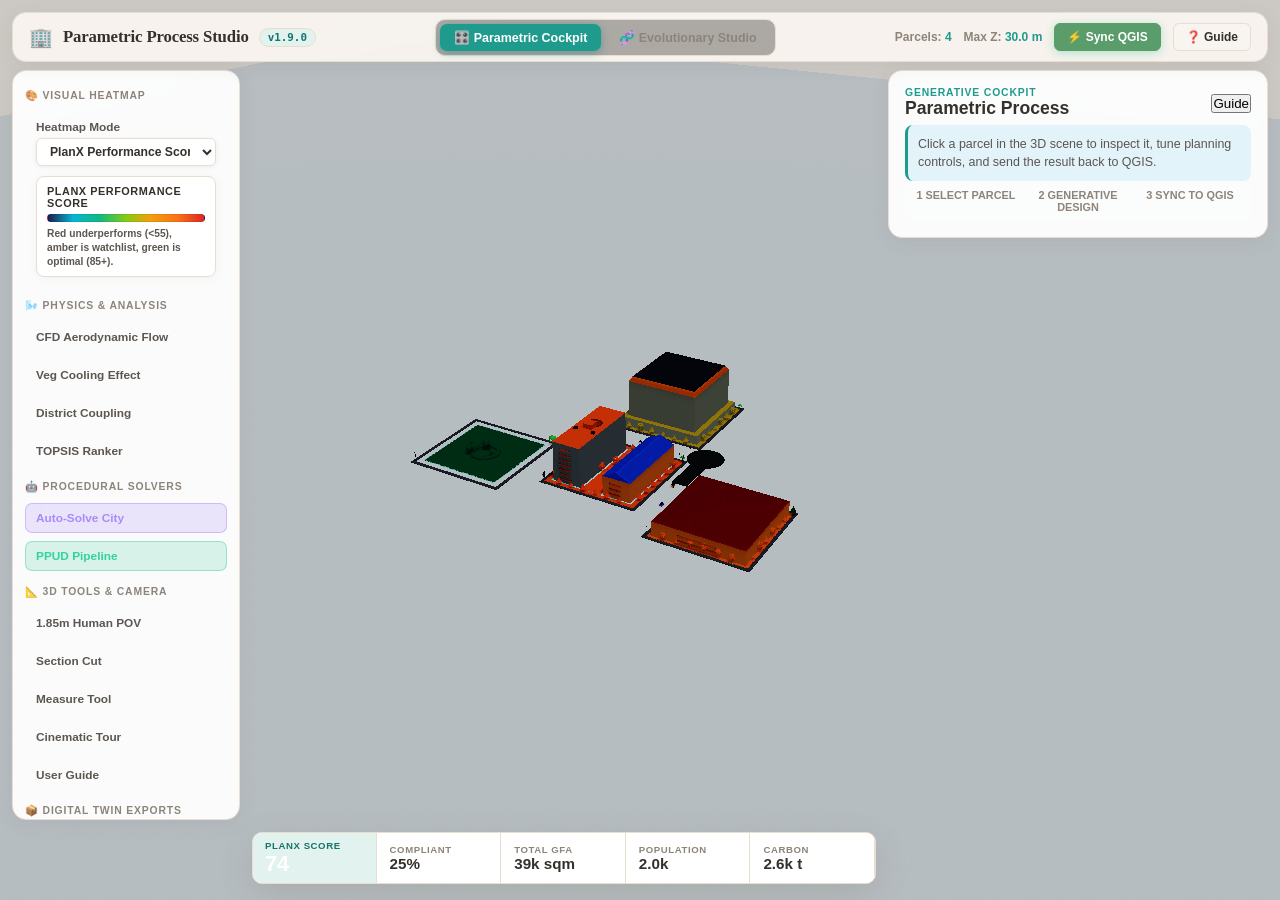
==== web/src/index.html @ 5ef959ce "Release v2.0.2 Parametric Process Studio v2.0.2 Release: Roll back prototype Urban Mobility flow to " ====
<!DOCTYPE html>
<html lang="en">
<head>
    <meta charset="UTF-8">
    <meta name="viewport" content="width=device-width, initial-scale=1.0">
    <title>Parametric Process Studio</title>
    <script>
        window.onerror = function(message, source, lineno, colno) {
            const errDiv = document.createElement('div');
            errDiv.style.position = 'fixed';
            errDiv.style.top = '0';
            errDiv.style.left = '0';
            errDiv.style.width = '100%';
            errDiv.style.background = '#ef4444';
            errDiv.style.color = '#ffffff';
            errDiv.style.padding = '20px';
            errDiv.style.zIndex = '99999';
            errDiv.style.fontFamily = 'monospace';
            errDiv.style.fontSize = '13px';
            errDiv.style.lineHeight = '1.5';
            errDiv.style.whiteSpace = 'pre-wrap';
            errDiv.innerHTML = `<strong>JavaScript Error Detected:</strong><br>${message}<br><br>Source: ${source}<br>Line: ${lineno}, Column: ${colno}`;
            document.body.appendChild(errDiv);

            const loading = document.getElementById('loading');
            if (loading) loading.style.display = 'none';
            return false;
        };
        window.onunhandledrejection = function(event) {
            const errDiv = document.createElement('div');
            errDiv.style.position = 'fixed';
            errDiv.style.top = '0';
            errDiv.style.left = '0';
            errDiv.style.width = '100%';
            errDiv.style.background = '#ef4444';
            errDiv.style.color = '#ffffff';
            errDiv.style.padding = '20px';
            errDiv.style.zIndex = '99999';
            errDiv.style.fontFamily = 'monospace';
            errDiv.style.fontSize = '13px';
            errDiv.style.lineHeight = '1.5';
            errDiv.style.whiteSpace = 'pre-wrap';
            errDiv.innerHTML = `<strong>Unhandled Promise Rejection:</strong><br>${event.reason}`;
            document.body.appendChild(errDiv);

            const loading = document.getElementById('loading');
            if (loading) loading.style.display = 'none';
        };
    </script>
    <link rel="stylesheet" href="style.css?v=1.9.0">
    <script type="importmap">
        {
            "imports": {
                "three": "../assets/vendor/three/build/three.module.js",
                "three/addons/": "../assets/vendor/three/examples/jsm/"
            }
        }
    </script>
</head>
<body>
    <div id="crs-warning-banner" class="warning-banner hidden">
        <span class="warning-icon">!</span>
        <span class="warning-text">Geographic CRS detected. Distance metrics and heights may be distorted. Reproject to a projected CRS for production work.</span>
    </div>

    <div id="loading" class="loading-screen">
        <div class="spinner"></div>
        <h2>Parametric Process Studio</h2>
        <p id="loading-text">Loading layer features from QGIS...</p>
        <div class="version-badge">v1.9.5 - QGIS 4 Ready</div>
    </div>

    <!-- 3D WebGL Viewport Canvas -->
    <div id="viewport"></div>

    <!-- Top App Header Navbar -->
    <header class="top-navbar glass-panel">
        <div class="nav-brand">
            <span class="brand-icon">🏢</span>
            <span class="brand-title">Parametric Process Studio</span>
            <span class="brand-badge">v1.9.0</span>
        </div>

        <div class="mode-tabs-container">
            <button id="tab-btn-parametric" class="mode-tab active" type="button">🎛️ Parametric Cockpit</button>
            <button id="tab-btn-wallacei" class="mode-tab" type="button">🧬 Evolutionary Studio</button>
        </div>

        <div class="nav-actions">
            <span class="nav-stat">Parcels: <strong id="hud-total-parcels">0</strong></span>
            <span class="nav-stat">Max Z: <strong id="hud-max-z">0 m</strong></span>
            <button id="btn-sync-top" class="nav-btn primary-btn" onclick="document.getElementById('btn-sync')?.click()">⚡ Sync QGIS</button>
            <button id="btn-guide-top" class="nav-btn" onclick="document.getElementById('btn-guide')?.click()">❓ Guide</button>
        </div>
    </header>

    <!-- Left Tool Drawer Palette -->
    <aside class="hud-bar glass-panel" aria-label="Tool Palette">
        <div class="palette-category">🎨 Visual Heatmap</div>
        <div class="hud-chip heatmap-chip">
            <span class="chip-title">Heatmap Mode</span>
            <select id="input-heatmap-mode" aria-label="Heatmap mode">
                <option value="score">PlanX Performance Score</option>
                <option value="svf">🌌 Sky View Factor (SVF)</option>
                <option value="uhi">🌿 UHI & Vegetation Cooling</option>
                <option value="solair">🔥 Sol-Air Surface Temp (°C)</option>
                <option value="solar">☀️ Annual Solar Irradiance (kWh/m²)</option>
                <option value="utci">🌡️ UTCI Heat Stress (°C)</option>
                <option value="compliance">Zoning Compliance</option>
                <option value="density">Urban Density (PpHa)</option>
                <option value="carbon">Embodied & Operational Carbon</option>
            </select>
            <div id="heatmap-legend" class="drawer-legend-box">
                <span id="legend-title">Score Heatmap</span>
                <div class="legend-ramp"></div>
                <small id="legend-note">Red underperforms, amber watchlist, green optimal.</small>
            </div>
        </div>

        <div class="palette-category">🌬️ Physics & Analysis</div>
        <div id="btn-toggle-cfd" class="hud-chip hud-btn" title="Toggle aerodynamic CFD wind vector arrow flows">CFD Aerodynamic Flow</div>
        <div id="btn-toggle-veg" class="hud-chip hud-btn" title="Toggle Vegetation Canopy & Green Roof Cooling Simulation">Veg Cooling Effect</div>
        <div id="btn-district-eval" class="hud-chip hud-btn" title="Evaluate Multi-Parcel Inter-Building Coupling">District Coupling</div>
        <div id="btn-topsis-rank" class="hud-chip hud-btn" title="Multi-Criteria TOPSIS Pareto Ranker">TOPSIS Ranker</div>

        <div class="palette-category">🤖 Procedural Solvers</div>
        <div id="btn-solve-city" class="hud-chip hud-btn solve-city-chip" title="Optimize all parcels against BCR/FAR constraints">Auto-Solve City</div>
        <div id="btn-ppud" class="hud-chip hud-btn ppud-chip" title="Run PPUD Pipeline">PPUD Pipeline</div>

        <div class="palette-category">📐 3D Tools & Camera</div>
        <div id="btn-toggle-pov" class="hud-chip hud-btn" title="First-Person Perspective Camera at 1.85m Human Eye Level">1.85m Human POV</div>
        <div id="btn-section-cut" class="hud-chip hud-btn" title="Toggle 3D Section Cut Clipping Plane">Section Cut</div>
        <div id="btn-measure" class="hud-chip hud-btn" title="Toggle 3D ruler tool">Measure Tool</div>
        <div id="hud-btn-clear-measure" class="hud-chip hud-btn hidden" style="color: #ef4444;" title="Clear 3D measurements">Clear Measure</div>
        <div id="btn-tour" class="hud-chip hud-btn" title="Toggle cinematic orbit camera">Cinematic Tour</div>
        <div id="btn-guide" class="hud-chip hud-btn" title="Open quick guide">User Guide</div>

        <div class="palette-category">📦 Digital Twin Exports</div>
        <div id="btn-export-report" class="hud-chip hud-btn export-chip" title="Export Executive HTML Report">HTML Report</div>
        <div id="btn-export-cityjson" class="hud-chip hud-btn export-chip" title="Export 3D CityJSON Urban Digital Twin">CityJSON Twin</div>
        <div id="btn-export-obj" class="hud-chip hud-btn export-chip" title="Export Wavefront OBJ Mesh">OBJ Mesh</div>
    </aside>

    <!-- Right Control & Evolutionary Dock Panel -->
    <main id="control-dock" class="glass-panel">
        <!-- PARAMETRIC COCKPIT SECTION -->
        <div id="parametric-cockpit-view">
            <div class="dock-header dock-title-row">
                <div>
                    <p class="dock-kicker">Generative Cockpit</p>
                    <h3>Parametric Process</h3>
                </div>
                <button id="btn-guide-inline" class="mini-guide-button" type="button">Guide</button>
            </div>

            <div id="selection-placeholder" class="dock-note">
                Click a parcel in the 3D scene to inspect it, tune planning controls, and send the result back to QGIS.
            </div>

            <div class="workflow-strip" aria-label="Workflow overview">
                <span>1 Select parcel</span>
                <span>2 Generative design</span>
                <span>3 Sync to QGIS</span>
            </div>
        </div>

        <!-- EVOLUTIONARY STUDIO SECTION -->
        <div id="wallacei-studio-view" class="hidden">
            <div class="dock-header dock-title-row">
                <div>
                    <p class="dock-kicker">Multi-Objective Optimization</p>
                    <h3>Evolutionary Studio</h3>
                </div>
                <span class="wallacei-badge">NSGA-II / SPEA-2</span>
            </div>

            <div class="wallacei-split-view">
                <!-- Left Configuration Column -->
                <div class="wallacei-config-col">
                    <div class="wallacei-section">
                        <div class="dock-header">
                            <h4>1. Objectives & Trade-offs</h4>
                        </div>
                        <div class="objective-checklist">
                            <label class="obj-item"><input type="checkbox" id="obj-gfa" checked> <span>GFA</span> <select id="dir-gfa"><option value="max">MAX</option><option value="min">MIN</option></select></label>
                            <label class="obj-item"><input type="checkbox" id="obj-score" checked> <span>PlanX Score</span> <select id="dir-score"><option value="max">MAX</option><option value="min">MIN</option></select></label>
                            <label class="obj-item"><input type="checkbox" id="obj-wind" checked> <span>Wind Vent</span> <select id="dir-wind"><option value="max">MAX</option><option value="min">MIN</option></select></label>
                            <label class="obj-item"><input type="checkbox" id="obj-solar" checked> <span>Solar Rad</span> <select id="dir-solar"><option value="max">MAX</option><option value="min">MIN</option></select></label>
                            <label class="obj-item"><input type="checkbox" id="obj-pollution" checked> <span>Air Dispersion</span> <select id="dir-pollution"><option value="max">MAX</option><option value="min">MIN</option></select></label>
                            <label class="obj-item"><input type="checkbox" id="obj-svf"> <span>Sky View (SVF)</span> <select id="dir-svf"><option value="max">MAX</option><option value="min">MIN</option></select></label>
                            <label class="obj-item"><input type="checkbox" id="obj-constraint" checked> <span>Penalty</span> <select id="dir-constraint"><option value="min">MIN</option><option value="max">MAX</option></select></label>
                            <label class="obj-item"><input type="checkbox" id="obj-carbon" checked> <span>Carbon</span> <select id="dir-carbon"><option value="min">MIN</option><option value="max">MAX</option></select></label>
                            <label class="obj-item"><input type="checkbox" id="obj-daylight"> <span>Daylight</span> <select id="dir-daylight"><option value="max">MAX</option><option value="min">MIN</option></select></label>
                            <label class="obj-item"><input type="checkbox" id="obj-runoff"> <span>Runoff</span> <select id="dir-runoff"><option value="min">MIN</option><option value="max">MAX</option></select></label>
                            <label class="obj-item"><input type="checkbox" id="obj-utci"> <span>UTCI Score</span> <select id="dir-utci"><option value="max">MAX</option><option value="min">MIN</option></select></label>
                            <label class="obj-item"><input type="checkbox" id="obj-roi"> <span>ROI %</span> <select id="dir-roi"><option value="max">MAX</option><option value="min">MIN</option></select></label>
                            <label class="obj-item"><input type="checkbox" id="obj-pv"> <span>PV Yield</span> <select id="dir-pv"><option value="max">MAX</option><option value="min">MIN</option></select></label>
                            <label class="obj-item"><input type="checkbox" id="obj-openspace"> <span>Open Space</span> <select id="dir-openspace"><option value="max">MAX</option><option value="min">MIN</option></select></label>
                            <label class="obj-item"><input type="checkbox" id="obj-pedcomfort"> <span>Pedestrian Comfort</span> <select id="dir-pedcomfort"><option value="max">MAX</option><option value="min">MIN</option></select></label>
                        </div>
                    </div>

                    <div class="wallacei-section">
                        <div class="dock-header">
                            <h4>2. Evolutionary Solvers</h4>
                        </div>
                        <div class="control-group">
                            <label>Algorithm:
                                <select id="input-algorithm">
                                    <option value="nsga2">NSGA-II (Non-dominated Sorting)</option>
                                    <option value="spea2">SPEA-2 (Strength Pareto EA)</option>
                                    <option value="nsga3">NSGA-III (Reference-Point Based)</option>
                                    <option value="moead">MOEA/D (Decomposition Based)</option>
                                    <option value="multiparcel">Multi-Parcel Master Plan Engine</option>
                                </select>
                            </label>
                        </div>
                        <div class="control-group">
                            <label>Population Size: <span id="val-wallacei-pop">30</span>
                                <input type="range" id="input-wallacei-pop" min="10" max="100" step="5" value="30">
                            </label>
                        </div>
                        <div class="control-group">
                            <label>Generations: <span id="val-wallacei-gen">15</span>
                                <input type="range" id="input-wallacei-gen" min="5" max="50" step="1" value="15">
                            </label>
                        </div>
                        <div class="control-group">
                            <label>Crossover Rate: <span id="val-wallacei-cross">0.80</span>
                                <input type="range" id="input-wallacei-cross" min="0.5" max="0.95" step="0.05" value="0.80">
                            </label>
                        </div>
                        <div class="control-group">
                            <label>Mutation Rate: <span id="val-wallacei-mut">0.15</span>
                                <input type="range" id="input-wallacei-mut" min="0.01" max="0.30" step="0.01" value="0.15">
                            </label>
                        </div>
                        <div class="control-group">
                            <label class="checkbox-container">
                                <input type="checkbox" id="toggle-ai-surrogate" checked>
                                <span>🤖 Enable AI Surrogate Model</span>
                            </label>
                        </div>

                        <div class="dock-header" style="margin-top: 10px;">
                            <h4>Gene Bounds</h4>
                        </div>
                        <div class="gene-bounds-grid">
                            <div class="control-group">
                                <label>Floors:
                                    <div style="display:flex; gap:5px; align-items:center;">
                                        <input type="number" id="bound-min-floors" value="1" style="width:50px"> to 
                                        <input type="number" id="bound-max-floors" value="24" style="width:50px">
                                    </div>
                                </label>
                            </div>
                            <div class="control-group">
                                <label>Setback (m):
                                    <div style="display:flex; gap:5px; align-items:center;">
                                        <input type="number" id="bound-min-setback" value="0" style="width:50px"> to 
                                        <input type="number" id="bound-max-setback" value="12" style="width:50px">
                                    </div>
                                </label>
                            </div>
                        </div>

                        <button id="btn-run-wallacei" class="action-button primary-action wallacei-run-btn" type="button" style="margin-top: 12px;">🧬 Run Evolutionary Optimization</button>
                        <button id="btn-stop-wallacei" class="action-button stop-btn hidden" type="button" style="margin-top: 5px;">⏹ Stop Optimization</button>

                        <div id="wallacei-progress" class="hidden" style="margin-top: 10px;">
                            <div class="progress-stats-row">
                                <span id="prog-gen-counter">Gen 0 / 0</span>
                                <span id="prog-elapsed">00:00.0s</span>
                                <span id="prog-eta">~00:00.0s</span>
                            </div>
                            <div class="progress-bar-bg"><div id="wallacei-progress-fill" style="width: 0%;" class="progress-animated"></div></div>
                            <p id="wallacei-progress-text" class="dock-note" style="text-align: center; margin-top: 4px;">Initializing NSGA-II solver...</p>
                            <div class="progress-stats-row" style="margin-top: 5px; justify-content: center; gap: 10px;">
                                <span class="progress-chip" id="prog-pareto-count">Rank 1: 0</span>
                                <span class="progress-chip" id="prog-hv">HV: 0.00</span>
                            </div>
                        </div>
                    </div>
                </div>

                <!-- Right Analytics Column -->
                <div class="wallacei-analytics-col">
                    <div id="wallacei-analytics-container" class="hidden wallacei-section">
                        <div class="dock-header">
                            <h4>Pareto Analytics Studio</h4>
                        </div>

                        <div class="gen-slider-container">
                            <label>Generation: <span id="gen-slider-val">All</span>
                                <input type="range" id="gen-slider" min="0" max="100" value="100">
                            </label>
                            <div class="gen-slider-info" style="font-size: 0.7rem; color: var(--text-muted); display:flex; gap:8px;">
                                <span id="gen-pop-count">Pop: -</span>
                                <span id="gen-pareto-count">Rank 1: -</span>
                                <span id="gen-hypervolume">HV: -</span>
                            </div>
                        </div>

                        <div class="selection-method-row" style="margin-top:6px;">
                            <label>Selection Method:
                                <select id="selection-method">
                                    <option value="pareto">Pareto Rank 1</option>
                                    <option value="kmeans">K-Means Centroid</option>
                                    <option value="repeated">Most Repeated Fitness</option>
                                    <option value="manual">Manual Selection</option>
                                </select>
                            </label>
                        </div>

                        <div class="analytics-subtabs">
                            <button id="subtab-scatter" class="subtab-btn active" type="button">Pareto Front</button>
                            <button id="subtab-pcp" class="subtab-btn" type="button">PCP</button>
                            <button id="subtab-fitness" class="subtab-btn" type="button">Fitness</button>
                            <button id="subtab-radar" class="subtab-btn" type="button">Diamond</button>
                            <button id="subtab-cluster" class="subtab-btn" type="button">Clusters</button>
                            <button id="subtab-gallery" class="subtab-btn" type="button">Genome Gallery</button>
                            <button id="subtab-population" class="subtab-btn" type="button">Population</button>
                        </div>

                        <!-- Pareto Front View -->
                        <div id="view-scatter" class="subtab-view">
                            <div class="chart-controls-row">
                                <label>X: <select id="scatter-axis-x">
                                    <option value="gfa">GFA</option>
                                    <option value="far">FAR</option>
                                    <option value="bcr">BCR</option>
                                    <option value="planx_score">PlanX Score</option>
                                    <option value="wind_ventilation">Wind Vent</option>
                                    <option value="solar_radiation_kwh">Solar Rad</option>
                                    <option value="pollution_dispersion">Air Pollution</option>
                                    <option value="sky_view_factor">Sky View (SVF)</option>
                                    <option value="street_canyon_hw">Canyon H/W</option>
                                    <option value="carbon_kg">Carbon</option>
                                    <option value="constraint_penalty">Penalty</option>
                                    <option value="roi_percentage">ROI %</option>
                                    <option value="utci_score">UTCI Score</option>
                                    <option value="pv_yield_mwh">PV Yield</option>
                                    <option value="daylight_index">Daylight</option>
                                    <option value="runoff_m3">Runoff</option>
                                    <option value="pedestrian_wind_comfort">Pedestrian Comfort</option>
                                    <option value="open_space_ratio">Open Space</option>
                                    <option value="height_m">Height</option>
                                    <option value="mrt_temp_celsius">MRT Temp</option>
                                </select></label>
                                <label>Y: <select id="scatter-axis-y">
                                    <option value="gfa">GFA</option>
                                    <option value="far">FAR</option>
                                    <option value="bcr">BCR</option>
                                    <option value="planx_score" selected>PlanX Score</option>
                                    <option value="wind_ventilation">Wind Vent</option>
                                    <option value="solar_radiation_kwh">Solar Rad</option>
                                    <option value="pollution_dispersion">Air Pollution</option>
                                    <option value="sky_view_factor">Sky View (SVF)</option>
                                    <option value="street_canyon_hw">Canyon H/W</option>
                                    <option value="carbon_kg">Carbon</option>
                                    <option value="constraint_penalty">Penalty</option>
                                    <option value="roi_percentage">ROI %</option>
                                    <option value="utci_score">UTCI Score</option>
                                    <option value="pv_yield_mwh">PV Yield</option>
                                    <option value="daylight_index">Daylight</option>
                                    <option value="runoff_m3">Runoff</option>
                                    <option value="pedestrian_wind_comfort">Pedestrian Comfort</option>
                                    <option value="open_space_ratio">Open Space</option>
                                    <option value="height_m">Height</option>
                                    <option value="mrt_temp_celsius">MRT Temp</option>
                                </select></label>
                                <label>Color: <select id="scatter-color-mode">
                                    <option value="rank">Pareto Rank</option>
                                    <option value="cluster">K-Means Cluster</option>
                                    <option value="generation">Generation</option>
                                </select></label>
                            </div>
                            <canvas id="canvas-pareto-scatter" width="340" height="220"></canvas>
                            <p class="chart-caption">Click any solution point to inspect phenotype geometry and preview in 3D viewport.</p>
                        </div>

                        <!-- Parallel Coordinates (PCP) View -->
                        <div id="view-pcp" class="subtab-view hidden">
                            <canvas id="canvas-pcp" width="340" height="220"></canvas>
                            <p class="chart-caption">Parallel Coordinate Plot (PCP) across all active objective fitness metrics.</p>
                        </div>

                        <!-- Fitness Trajectory View -->
                        <div id="view-fitness" class="subtab-view hidden">
                            <div class="chart-controls-row">
                                <label>Metric: <select id="fitness-metric-select">
                                    <option value="planx_score">PlanX Score</option>
                                    <option value="gfa">GFA</option>
                                    <option value="far">FAR</option>
                                    <option value="bcr">BCR</option>
                                    <option value="wind_ventilation">Wind Vent</option>
                                    <option value="solar_radiation_kwh">Solar Rad</option>
                                    <option value="carbon_kg">Carbon</option>
                                    <option value="constraint_penalty">Penalty</option>
                                </select></label>
                            </div>
                            <canvas id="canvas-fitness" width="340" height="220"></canvas>
                            <p class="chart-caption">Generation trajectory mean and standard deviation (SD) envelope.</p>
                        </div>

                        <!-- Diamond Radar View -->
                        <div id="view-radar" class="subtab-view hidden">
                            <canvas id="canvas-radar" width="340" height="220"></canvas>
                            <p class="chart-caption">Diamond Profile of active candidate relative to population mean.</p>
                        </div>

                        <!-- K-Means Cluster View -->
                        <div id="view-cluster" class="subtab-view hidden">
                            <div class="chart-controls-row">
                                <label>K Clusters: <input type="number" id="kmeans-k" min="2" max="8" value="3" style="width:40px;"></label>
                                <button id="btn-auto-k" class="preset-button" type="button">Auto K</button>
                                <button id="btn-run-kmeans" class="preset-button" type="button">Cluster</button>
                            </div>
                            <canvas id="canvas-cluster" width="340" height="200"></canvas>
                            <div id="cluster-summary" class="cluster-summary-box"></div>
                        </div>

                        <!-- Genome Gallery View -->
                        <div id="view-gallery" class="subtab-view hidden">
                            <div id="genome-gallery-container" class="genome-gallery-grid"></div>
                        </div>

                        <!-- Population Data Table View -->
                        <div id="view-population" class="subtab-view hidden">
                            <div class="chart-controls-row">
                                <label>Filter: <select id="pop-filter">
                                    <option value="all">All Solutions</option>
                                    <option value="rank1" selected>Rank 1 Only</option>
                                </select></label>
                                <label>Sort: <select id="pop-sort">
                                    <option value="score">PlanX Score</option>
                                    <option value="gfa">GFA</option>
                                    <option value="far">FAR</option>
                                </select></label>
                            </div>
                            <div class="pop-table-wrapper" style="max-height: 180px; overflow-y: auto;">
                                <table class="pop-table">
                                    <thead>
                                        <tr><th>ID</th><th>Gen</th><th>Typology</th><th>Floors</th><th>FAR</th><th>Score</th></tr>
                                    </thead>
                                    <tbody id="pop-table-body"></tbody>
                                </table>
                            </div>
                            <div class="pop-table-footer" style="margin-top: 6px;">
                                <span id="pop-count-label">0 solutions</span>
                                <button id="btn-export-solutions" class="preset-button" type="button">CSV</button>
                                <button id="btn-export-json" class="preset-button" type="button">JSON</button>
                            </div>
                        </div>

                        <!-- Selected Solution Card -->
                        <div class="solution-card">
                            <div class="sol-header">
                                <span id="sol-id-badge" class="badge">No Solution Selected</span>
                                <span id="sol-score-badge" class="badge score-high">Score: -</span>
                            </div>
                            <div id="sol-metrics-grid" class="sol-grid">
                                <div>GFA: <strong>-</strong></div>
                                <div>FAR: <strong>-</strong></div>
                                <div>BCR: <strong>-</strong></div>
                                <div>Carbon: <strong>-</strong></div>
                            </div>
                            <div style="display:flex; gap:6px; margin-top:8px;">
                                <button id="btn-preview-phenotype" class="preset-button" type="button" style="flex:1;">👁 Preview 3D</button>
                                <button id="btn-sync-wallacei-qgis" class="preset-button" type="button" style="flex:1; background: var(--emerald);">⚡ Sync QGIS</button>
                            </div>
                        </div>
                    </div>
                </div>
            </div>
        </div>

        <!-- PARAMETRIC PARCEL CONTROLS SECTION -->
        <div id="editor-controls" class="hidden">
            <div class="stat-row" style="display:flex; justify-content:space-between; font-size:0.78rem; font-weight:700;">
                <span>Parcel FID: <strong id="prop-fid" style="color:var(--cyan);">-</strong></span>
                <span>Area: <strong id="prop-area" style="color:var(--emerald);">- m²</strong></span>
            </div>

            <hr class="divider">

            <div class="dock-header">
                <h4>Scenario Presets</h4>
            </div>
            <div class="scenario-preset-grid">
                <select id="input-scenario-preset" aria-label="Scenario preset">
                    <option value="balanced">Balanced Growth</option>
                    <option value="transit">Transit-Oriented Mix</option>
                    <option value="affordable">Affordable Mid-Rise</option>
                    <option value="green">Low-Carbon Campus</option>
                    <option value="park">Public Realm Upgrade</option>
                </select>
                <button id="btn-apply-preset" class="preset-button" type="button">Apply</button>
            </div>
            <p id="scenario-note" class="scenario-note">Balanced Growth keeps a compact footprint while using most available FAR.</p>

            <hr class="divider">

            <div class="dock-header">
                <h4>Design Parameters</h4>
            </div>

            <div class="control-group">
                <label>Building Typology
                    <select id="input-typology">
                        <option value="Tower">Tower</option>
                        <option value="Slab">Slab / Row</option>
                        <option value="Courtyard">Courtyard</option>
                        <option value="LShape">L-Shape</option>
                        <option value="UShape">U-Shape</option>
                        <option value="PodiumTower">Podium Tower</option>
                        <option value="SteppedTower">Stepped Tower</option>
                        <option value="MultiBuildingBlock">Multi-Building Block</option>
                    </select>
                </label>
            </div>

            <div id="stepped-tower-controls" class="hidden" style="margin-top: 6px; border-left: 2px solid var(--emerald); padding-left: 8px;">
                <div class="control-group">
                    <label>Stepback Interval: <span id="val-stepback-interval">4</span> floors
                        <input type="range" id="input-stepback-interval" min="2" max="10" step="1" value="4">
                    </label>
                </div>
                <div class="control-group">
                    <label>Stepback Depth: <span id="val-stepback-depth">1.5</span> m
                        <input type="range" id="input-stepback-depth" min="0.5" max="5.0" step="0.5" value="1.5">
                    </label>
                </div>
            </div>

            <div class="control-group">
                <label>Primary Use
                    <select id="input-usage">
                        <option value="Residential">Residential</option>
                        <option value="Commercial">Commercial</option>
                        <option value="MixedUse">Mixed-Use (Retail + Residential)</option>
                        <option value="Civic">Civic / Institutional</option>
                        <option value="Park">Public Park</option>
                    </select>
                </label>
            </div>

            <div class="control-group">
                <label>Roof Style
                    <select id="input-roof-style">
                        <option value="Hipped">Hipped (Clay Tiles)</option>
                        <option value="Gable">Gable (Classic Slanted)</option>
                        <option value="Mansard">Mansard (French Slate)</option>
                        <option value="Flat">Flat (Helipad and HVAC)</option>
                    </select>
                </label>
            </div>

            <div class="control-group">
                <label>Setback Distance: <span id="val-setback">3.0</span> m
                    <input type="range" id="input-setback" min="0" max="15" step="0.5" value="3.0">
                </label>
            </div>

            <div class="control-group">
                <label>Floor Count: <span id="val-floors">4</span>
                    <input type="range" id="input-floors" min="1" max="30" step="1" value="4">
                </label>
            </div>

            <div class="control-group">
                <label>Floor Height: <span id="val-floorheight">3.0</span> m
                    <input type="range" id="input-floorheight" min="2.5" max="5.0" step="0.1" value="3.0">
                </label>
            </div>

            <div class="action-buttons">
                <button id="btn-sync" class="sync-button">⚡ Sync Parameters to QGIS</button>
                <button id="btn-solve-selected" class="solve-selected-button">Auto-Solve Selected Parcel</button>
                <button id="btn-apply-all" class="apply-all-button">Apply to All Parcels</button>
                <button id="btn-reload" class="reload-button">Reload Data from QGIS</button>
                <button id="btn-capture" class="capture-button">Download Viewport Capture</button>
                <button id="btn-export-csv" class="export-csv-button">Export Planning Report (CSV)</button>
            </div>
        </div>
    </main>

    <!-- Bottom City Performance Banner -->
    <section id="city-scorecard" class="city-scorecard glass-panel" aria-label="City-wide performance summary">
        <div class="scorecell scorecell-primary">
            <span class="score-label">PlanX Score</span>
            <strong id="city-score">-</strong>
        </div>
        <div class="scorecell">
            <span class="score-label">Compliant</span>
            <strong id="city-compliance-rate">-</strong>
        </div>
        <div class="scorecell">
            <span class="score-label">Total GFA</span>
            <strong id="city-gfa">-</strong>
        </div>
        <div class="scorecell">
            <span class="score-label">Population</span>
            <strong id="city-population">-</strong>
        </div>
        <div class="scorecell">
            <span class="score-label">Carbon</span>
            <strong id="city-carbon">-</strong>
        </div>
    </section>

    <!-- Centered Toast Notifications -->
    <div id="toast-container" class="toast-container" aria-live="polite" aria-atomic="true"></div>

    <!-- User Guide Scrim & Panel -->
    <div id="guide-scrim" class="guide-scrim hidden"></div>
    <section id="guide-panel" class="guide-panel glass-panel hidden" role="dialog" aria-labelledby="guide-title" aria-modal="false">
        <div class="guide-header" style="display:flex; justify-content:space-between; align-items:center;">
            <div>
                <p class="guide-kicker">Quick start guide</p>
                <h2 id="guide-title">How to use Parametric Process Studio</h2>
            </div>
            <button id="btn-guide-close" class="guide-close" type="button" aria-label="Close guide" style="background:none; border:none; color:white; font-size:1.2rem; cursor:pointer;">✕</button>
        </div>

        <div class="guide-grid" style="display:grid; grid-template-columns:repeat(2, 1fr); gap:12px; margin-top:16px;">
            <article class="guide-step">
                <span class="guide-step-no">1</span>
                <h3>Prepare a QGIS layer</h3>
                <p>Select a polygon vector layer that represents parcels or blocks. A projected CRS in meters gives accurate metric areas.</p>
            </article>
            <article class="guide-step">
                <span class="guide-step-no">2</span>
                <h3>Launch the cockpit</h3>
                <p>Start the browser cockpit from the QGIS plugin dock. Viewport features load in real-time.</p>
            </article>
            <article class="guide-step">
                <span class="guide-step-no">3</span>
                <h3>Select a parcel</h3>
                <p>Click any parcel in 3D to tune setback, height, usage, and typologies in the inspector.</p>
            </article>
            <article class="guide-step">
                <span class="guide-step-no">4</span>
                <h3>Run Evolutionary Optimization</h3>
                <p>Switch to Evolutionary Studio tab, choose NSGA-II/SPEA-2, select objectives, and run multi-objective optimization.</p>
            </article>
        </div>
    </section>

    <!-- Measurement Overlay -->
    <div id="measurement-overlay-container" style="position: absolute; top: 0; left: 0; pointer-events: none; z-index: 15; width: 100%; height: 100%; overflow: hidden;"></div>

    <script type="module" src="app.js?v=1.9.0"></script>
</body>
</html>
---- web/src/style.css ----
/* style.css - Parametric Process Studio Warm Academic Studio (00_SAVUNMA_MERKEZI Palette) */
:root {
    --bg-dark: #faf6f0;                         /* Warm Porcelain Cream Base */
    --bg-secondary: #f3ece2;                    /* Warm Soft Sand */
    --panel-bg: rgba(255, 255, 255, 0.94);      /* Pure Clean White Panel */
    --panel-strong: #ffffff;                    /* Solid Pure White Panel */
    --panel-subtle: #fbf6ef;                    /* Soft Warm Linen Tint */
    --panel-muted: #f6efe5;                     /* Warm Muted Almond */
    --border-color: #e7ddd0;                    /* Soft Warm Linen Border */
    --border-highlight: #d97a5c;                /* Warm Terracotta Highlight */
    --text-primary: #34302b;                    /* Deep Warm Charcoal Ink */
    --text-secondary: #5c5650;                  /* Muted Warm Umber Ink */
    --text-muted: #8d847a;                      /* Warm Stone Slate Text */
    --text-faint: #b3aaa0;                      /* Soft Linen Grey Text */
    --accent: #1f9b8e;                          /* Rich Architectural Teal */
    --accent-hover: #15756a;                    /* Deep Teal Hover */
    --accent-glow: rgba(31, 155, 142, 0.25);    /* Soft Teal Glow */
    --emerald: #5a9d6b;                         /* Sage Green */
    --cyan: #1f9b8e;                            /* Architectural Teal */
    --amber: #cf9836;                           /* Warm Amber Gold */
    --rose: #d9694e;                            /* Warm Coral Rose */
    --peach: #ef9d80;                           /* Soft Warm Peach */
    --peach-d: #d97a5c;                         /* Deep Terracotta */
    --teal-bg: #e2f2ef;                         /* Soft Light Teal Tint */
    --peach-bg: #fcebe3;                        /* Soft Light Peach Tint */
    --green-bg: #e6f1e7;                        /* Soft Sage Green Tint */
    --violet: #8a6bb0;                          /* Soft Lavender Violet */
    --violet-bg: #efe9f5;                      /* Soft Lavender Tint */
    --shadow-soft: 0 4px 20px rgba(90, 70, 45, 0.08);
    --shadow-strong: 0 10px 34px rgba(90, 70, 45, 0.14);
    --font-family: -apple-system, "Segoe UI", Roboto, Helvetica, Arial, sans-serif;
    --serif-family: "Iowan Old Style", Georgia, "Times New Roman", serif;
    --mono-family: ui-monospace, "SFMono-Regular", Menlo, Consolas, monospace;
    --radius: 14px;
}

* {
    box-sizing: border-box;
    margin: 0;
    padding: 0;
}

body, html {
    width: 100%;
    height: 100%;
    overflow: hidden;
    background-color: var(--bg-dark);
    font-family: var(--font-family);
    color: var(--text-primary);
    -webkit-font-smoothing: antialiased;
}

/* 3D Viewport */
#viewport {
    width: 100%;
    height: 100%;
    position: absolute;
    top: 0;
    left: 0;
    z-index: 1;
}

/* Glassmorphism Base Class */
.glass-panel {
    background: var(--panel-bg);
    backdrop-filter: blur(16px);
    -webkit-backdrop-filter: blur(16px);
    border: 1px solid var(--border-color);
    border-radius: var(--radius);
    box-shadow: var(--shadow-soft);
}

/* Loading Screen */
.loading-screen {
    position: fixed;
    top: 0;
    left: 0;
    width: 100%;
    height: 100%;
    background: linear-gradient(135deg, #1f9b8e 0%, #2f8f86 50%, #ef9d80 100%);
    display: flex;
    flex-direction: column;
    align-items: center;
    justify-content: center;
    z-index: 10000;
    transition: opacity 0.5s ease;
    color: #ffffff;
}

.loading-screen h2 {
    font-family: var(--serif-family);
    font-size: 1.8rem;
    font-weight: 700;
    color: #ffffff;
    margin-bottom: 8px;
}

.loading-screen p {
    color: rgba(255, 255, 255, 0.9);
    font-size: 0.9rem;
}

.spinner {
    width: 56px;
    height: 56px;
    border: 3px solid rgba(255, 255, 255, 0.25);
    border-top: 3px solid #ffffff;
    border-radius: 50%;
    animation: spin 0.8s linear infinite;
    position: relative;
    margin-bottom: 24px;
}

@keyframes spin {
    0% { transform: rotate(0deg); }
    100% { transform: rotate(360deg); }
}

/* Top App Header Navbar */
.top-navbar {
    position: absolute;
    top: 12px;
    left: 12px;
    right: 12px;
    height: 50px;
    display: flex;
    align-items: center;
    justify-content: space-between;
    padding: 0 16px;
    z-index: 100;
    background: rgba(250, 246, 240, 0.93);
    border: 1px solid var(--border-color);
}

.nav-brand {
    display: flex;
    align-items: center;
    gap: 10px;
}

.brand-icon {
    font-size: 1.2rem;
}

.brand-title {
    font-family: var(--serif-family);
    font-size: 1.05rem;
    font-weight: 700;
    color: var(--text-primary);
    letter-spacing: -0.01em;
}

.brand-badge {
    background: var(--teal-bg);
    color: var(--accent-hover);
    border: 1px solid var(--border-color);
    padding: 2px 8px;
    border-radius: 12px;
    font-family: var(--mono-family);
    font-size: 0.68rem;
    font-weight: 700;
}

/* Mode Switcher Tabs in Top Bar */
.mode-tabs-container {
    display: flex;
    gap: 4px;
    background: rgba(0, 0, 0, 0.3);
    padding: 4px;
    border-radius: 10px;
    border: 1px solid var(--border-color);
}

.mode-tab {
    padding: 6px 14px;
    border: none;
    background: transparent;
    color: var(--text-muted);
    font-family: var(--font-family);
    font-size: 0.78rem;
    font-weight: 700;
    border-radius: 7px;
    cursor: pointer;
    transition: all 0.2s ease;
}

.mode-tab.active {
    background: var(--accent);
    color: #ffffff;
    box-shadow: 0 2px 8px rgba(15, 118, 110, 0.4);
}

.mode-tab:hover:not(.active) {
    color: var(--text-primary);
    background: rgba(255, 255, 255, 0.08);
}

/* Top Bar Stats & Actions */
.nav-actions {
    display: flex;
    align-items: center;
    gap: 12px;
}

.nav-stat {
    font-size: 0.75rem;
    color: var(--text-muted);
    font-weight: 600;
}

.nav-stat strong {
    color: var(--cyan);
    font-weight: 800;
}

.nav-btn {
    padding: 6px 12px;
    border-radius: 6px;
    font-size: 0.75rem;
    font-weight: 700;
    border: 1px solid var(--border-color);
    background: rgba(255, 255, 255, 0.08);
    color: var(--text-primary);
    cursor: pointer;
    transition: all 0.18s ease;
}

.nav-btn:hover {
    background: rgba(255, 255, 255, 0.15);
    border-color: var(--accent-hover);
}

.nav-btn.primary-btn {
    background: var(--emerald);
    color: #ffffff;
    border-color: var(--emerald);
    box-shadow: 0 2px 10px rgba(16, 185, 129, 0.3);
}

.nav-btn.primary-btn:hover {
    background: #059669;
}

/* Left Action Palette Drawer */
.hud-bar {
    position: absolute;
    top: 70px;
    left: 12px;
    width: 228px;
    max-height: calc(100vh - 150px);
    overflow-y: auto;
    display: flex;
    flex-direction: column;
    gap: 8px;
    padding: 12px;
    z-index: 80;
}

.palette-category {
    font-size: 0.65rem;
    font-weight: 900;
    text-transform: uppercase;
    letter-spacing: 0.08em;
    color: var(--text-muted);
    margin-top: 6px;
    margin-bottom: 2px;
}

.hud-chip {
    display: flex;
    align-items: center;
    justify-content: space-between;
    font-size: 0.74rem;
    font-weight: 600;
    color: var(--text-secondary);
    background: rgba(255, 255, 255, 0.06);
    padding: 7px 10px;
    border-radius: 7px;
    border: 1px solid rgba(255, 255, 255, 0.08);
    transition: all 0.18s ease;
}

.hud-btn {
    cursor: pointer;
    user-select: none;
}

.hud-btn:hover {
    background: rgba(255, 255, 255, 0.12);
    color: var(--text-primary);
    border-color: var(--accent-hover);
}

.hud-btn.active {
    background: rgba(16, 185, 129, 0.2) !important;
    border-color: var(--emerald) !important;
    color: var(--emerald) !important;
    box-shadow: 0 0 12px rgba(16, 185, 129, 0.25);
}

.heatmap-chip {
    display: flex;
    flex-direction: column;
    align-items: flex-start;
    gap: 4px;
}

.heatmap-chip select {
    width: 100%;
    padding: 5px 9px;
    border-radius: 6px;
    font-size: 0.76rem;
    font-weight: 700;
    background-color: #ffffff !important;
    color: #34302b !important;
    border: 1px solid var(--border-color) !important;
    box-shadow: 0 1px 4px rgba(90, 70, 45, 0.08);
}

select option {
    background-color: #ffffff !important;
    color: #34302b !important;
    padding: 6px 10px;
    font-weight: 600;
}

.export-chip {
    background: rgba(59, 130, 246, 0.15);
    color: #60a5fa;
    border-color: rgba(59, 130, 246, 0.3);
}

.export-chip:hover {
    background: rgba(59, 130, 246, 0.25);
    color: #93c5fd;
}

.solve-city-chip {
    background: rgba(139, 92, 246, 0.15);
    color: #a78bfa;
    border-color: rgba(139, 92, 246, 0.3);
}

.solve-city-chip:hover {
    background: rgba(139, 92, 246, 0.25);
}

.ppud-chip {
    background: rgba(16, 185, 129, 0.15);
    color: #34d399;
    border-color: rgba(16, 185, 129, 0.3);
}

/* Right Control & Evolutionary Dock Panel */
#control-dock {
    position: absolute;
    top: 70px;
    right: 12px;
    width: 380px;
    max-height: calc(100vh - 150px);
    overflow-y: auto;
    padding: 16px;
    display: flex;
    flex-direction: column;
    gap: 14px;
    z-index: 80;
    transition: width 0.3s cubic-bezier(0.4, 0, 0.2, 1);
}

#control-dock.wide-dock {
    width: 660px;
}

/* Split View for Evolutionary Studio inside Wide Dock */
.wallacei-split-view {
    display: grid;
    grid-template-columns: 260px 1fr;
    gap: 16px;
}

.wallacei-config-col {
    display: flex;
    flex-direction: column;
    gap: 12px;
    border-right: 1px solid var(--border-color);
    padding-right: 14px;
}

.wallacei-analytics-col {
    display: flex;
    flex-direction: column;
    gap: 10px;
}

.dock-header {
    margin-bottom: 6px;
}

.dock-title-row {
    display: flex;
    align-items: center;
    justify-content: space-between;
}

.dock-kicker {
    color: var(--cyan);
    font-size: 0.65rem;
    font-weight: 800;
    letter-spacing: 0.08em;
    text-transform: uppercase;
}

.dock-header h3 {
    font-size: 1.1rem;
    font-weight: 800;
    color: var(--text-primary);
}

.dock-header h4 {
    font-size: 0.78rem;
    font-weight: 800;
    text-transform: uppercase;
    letter-spacing: 0.06em;
    color: var(--text-muted);
}

.dock-note {
    font-size: 0.78rem;
    color: var(--text-secondary);
    line-height: 1.45;
    background: rgba(14, 165, 233, 0.1);
    padding: 10px;
    border-radius: 8px;
    border-left: 3px solid var(--cyan);
}

.workflow-strip {
    display: grid;
    grid-template-columns: repeat(3, 1fr);
    gap: 6px;
    padding: 8px;
    background: rgba(255, 255, 255, 0.04);
    border-radius: 8px;
}

.workflow-strip span {
    color: var(--text-muted);
    font-size: 0.68rem;
    font-weight: 700;
    text-align: center;
    text-transform: uppercase;
}

/* Control Groups & Form Controls */
.control-group {
    display: flex;
    flex-direction: column;
    gap: 4px;
    margin-bottom: 8px;
}

.control-group label {
    font-size: 0.75rem;
    font-weight: 700;
    color: var(--text-primary);
}

.control-group select,
.control-group input[type="number"],
.control-group input[type="text"] {
    width: 100%;
    padding: 7px 10px;
    border-radius: 6px;
    font-size: 0.78rem;
    font-weight: 600;
    background-color: #ffffff !important;
    color: #34302b !important;
    border: 1px solid var(--border-color) !important;
    outline: none;
    box-shadow: 0 1px 4px rgba(90, 70, 45, 0.08);
}

.control-group select:focus,
.control-group input:focus {
    border-color: var(--accent-hover);
}

.control-group input[type="range"] {
    width: 100%;
    margin-top: 4px;
    accent-color: var(--emerald);
}

.gene-bounds-grid {
    display: grid;
    grid-template-columns: 1fr;
    gap: 8px;
    padding: 10px;
    background: rgba(255, 255, 255, 0.03);
    border-radius: 8px;
    border: 1px solid var(--border-color);
}

/* Objective Checklist Grid */
.objective-checklist {
    display: grid;
    grid-template-columns: repeat(1, 1fr);
    gap: 6px;
    max-height: 220px;
    overflow-y: auto;
    padding-right: 4px;
}

.obj-item {
    display: flex;
    align-items: center;
    justify-content: space-between;
    gap: 6px;
    font-size: 0.72rem;
    font-weight: 600;
    color: var(--text-secondary);
    background: rgba(255, 255, 255, 0.04);
    padding: 5px 8px;
    border-radius: 6px;
    border: 1px solid var(--border-color);
}

.obj-item span {
    flex: 1;
    white-space: nowrap;
    overflow: hidden;
    text-overflow: ellipsis;
}

.obj-item select {
    width: 60px;
    padding: 2px 4px;
    font-size: 0.68rem;
    background: rgba(15, 23, 42, 0.9);
    color: var(--emerald);
    border-radius: 4px;
    border: 1px solid var(--border-color);
}

/* Evolutionary Run Buttons */
.wallacei-run-btn {
    width: 100%;
    padding: 10px;
    font-size: 0.82rem;
    font-weight: 800;
    background: linear-gradient(135deg, #10b981, #0d9488);
    color: #ffffff;
    border: none;
    border-radius: 8px;
    cursor: pointer;
    box-shadow: 0 4px 14px rgba(16, 185, 129, 0.3);
    transition: transform 0.15s, box-shadow 0.15s;
}

.wallacei-run-btn:hover {
    transform: translateY(-1px);
    box-shadow: 0 6px 18px rgba(16, 185, 129, 0.4);
}

/* Action Buttons Grid in Parametric View */
.action-buttons {
    display: flex;
    flex-direction: column;
    gap: 8px;
    margin-top: 12px;
}

.sync-button, .action-button {
    width: 100%;
    padding: 9px 12px;
    border-radius: 8px;
    font-size: 0.78rem;
    font-weight: 800;
    border: none;
    cursor: pointer;
    transition: all 0.18s ease;
}

.sync-button {
    background: var(--emerald);
    color: #ffffff;
    box-shadow: 0 4px 12px rgba(16, 185, 129, 0.25);
}

.sync-button:hover {
    background: #059669;
}

.apply-all-button, .reload-button, .capture-button, .export-csv-button, .solve-selected-button {
    background: rgba(255, 255, 255, 0.08);
    color: var(--text-primary);
    border: 1px solid var(--border-color);
}

.apply-all-button:hover, .reload-button:hover, .capture-button:hover, .export-csv-button:hover, .solve-selected-button:hover {
    background: rgba(255, 255, 255, 0.15);
    border-color: var(--accent-hover);
}

/* Analytics Subtabs Navigation Bar */
.analytics-subtabs {
    display: flex;
    flex-wrap: wrap;
    gap: 4px;
    margin: 8px 0;
    border-bottom: 1px solid var(--border-color);
    padding-bottom: 6px;
}

.subtab-btn {
    padding: 5px 9px;
    border: 1px solid var(--border-color);
    background: rgba(255, 255, 255, 0.05);
    color: var(--text-muted);
    font-size: 0.7rem;
    font-weight: 700;
    border-radius: 6px;
    cursor: pointer;
    transition: all 0.18s;
}

.subtab-btn.active {
    background: var(--accent);
    color: #ffffff;
    border-color: var(--accent);
}

.subtab-view canvas {
    width: 100% !important;
    max-width: 100%;
    height: auto !important;
    background: rgba(15, 23, 42, 0.95);
    border: 1px solid var(--border-color);
    border-radius: 8px;
    display: block;
    margin: 8px 0;
}

/* Chart Controls Row */
.chart-controls-row {
    display: flex;
    gap: 8px;
    align-items: center;
    margin-bottom: 6px;
}

.chart-controls-row label {
    font-size: 0.72rem;
    font-weight: 700;
    color: var(--text-muted);
}

.chart-controls-row select {
    padding: 3px 6px;
    font-size: 0.72rem;
    background: rgba(15, 23, 42, 0.9);
    color: var(--text-primary);
    border: 1px solid var(--border-color);
    border-radius: 4px;
}

/* Solution Card */
.solution-card {
    background: rgba(15, 23, 42, 0.9);
    border: 1px solid var(--border-highlight);
    border-radius: 8px;
    padding: 10px;
    margin-top: 8px;
}

.sol-header {
    display: flex;
    justify-content: space-between;
    align-items: center;
    margin-bottom: 6px;
}

.sol-grid {
    display: grid;
    grid-template-columns: repeat(2, 1fr);
    gap: 6px;
    font-size: 0.72rem;
}

/* Bottom City Performance Banner */
.city-scorecard {
    position: absolute;
    bottom: 16px;
    left: 252px;
    right: 404px;
    height: 52px;
    display: flex;
    align-items: center;
    gap: 1px;
    padding: 0;
    overflow: hidden;
    z-index: 70;
    border-radius: 10px;
    background: #ffffff;
    border: 1px solid var(--border-color);
    box-shadow: var(--shadow-strong);
}

#control-dock.wide-dock ~ .city-scorecard {
    right: 684px;
}

.scorecell {
    flex: 1;
    height: 100%;
    padding: 6px 12px;
    background: #ffffff;
    display: flex;
    flex-direction: column;
    justify-content: center;
    border-right: 1px solid var(--border-color);
}

.scorecell-primary {
    background: var(--teal-bg);
    color: var(--teal-d);
}

.score-label {
    font-size: 0.6rem;
    font-weight: 800;
    text-transform: uppercase;
    letter-spacing: 0.06em;
    color: var(--text-muted);
}

.score-value {
    font-size: 0.95rem;
    font-weight: 800;
    color: var(--text-primary);
}

.scorecell-primary .score-label {
    color: var(--accent-hover);
}

.scorecell-primary .score-value {
    color: var(--accent-hover);
}

.scorecell strong {
    font-size: 0.95rem;
    color: var(--text-primary);
}

.scorecell-primary strong {
    font-size: 1.35rem;
    color: #ffffff;
}

/* Drawer Integrated Heatmap Legend */
.drawer-legend-box {
    margin-top: 6px;
    width: 100%;
    padding: 8px 10px;
    border-radius: 8px;
    background: #ffffff;
    border: 1px solid var(--border-color);
    box-shadow: 0 2px 8px rgba(90, 70, 45, 0.05);
}

.drawer-legend-box span {
    display: block;
    color: var(--text-primary);
    font-size: 0.68rem;
    font-weight: 800;
    text-transform: uppercase;
    letter-spacing: 0.05em;
    margin-bottom: 5px;
}

.legend-ramp {
    height: 8px;
    border-radius: 999px;
    background: linear-gradient(90deg, #1e1b4b 0%, #06b6d4 16%, #10b981 33%, #84cc16 50%, #f59e0b 66%, #f97316 83%, #dc2626 100%);
    margin-bottom: 5px;
    border: 1px solid rgba(0, 0, 0, 0.08);
}

.drawer-legend-box small {
    display: block;
    color: var(--text-secondary);
    font-size: 0.64rem;
    line-height: 1.35;
}

/* Toast Notifications */
.toast-container {
    position: fixed;
    top: 70px;
    left: 50%;
    transform: translateX(-50%);
    z-index: 9999;
    display: flex;
    flex-direction: column;
    gap: 8px;
    pointer-events: none;
}

.toast {
    min-width: 280px;
    max-width: 420px;
    padding: 10px 14px;
    border-radius: 8px;
    background: rgba(15, 23, 42, 0.95);
    color: #ffffff;
    border: 1px solid var(--border-color);
    box-shadow: 0 10px 30px rgba(0,0,0,0.5);
    font-size: 0.78rem;
    line-height: 1.4;
}

.toast.success {
    border-color: var(--emerald);
    background: rgba(6, 78, 59, 0.95);
}

.toast.error {
    border-color: var(--rose);
    background: rgba(136, 19, 55, 0.95);
}

/* Utility Classes */
.hidden {
    display: none !important;
}

.scenario-preset-grid {
    display: flex;
    gap: 6px;
    margin-bottom: 6px;
}

.preset-button {
    padding: 6px 12px;
    background: var(--accent);
    color: #ffffff;
    border: none;
    border-radius: 6px;
    font-size: 0.75rem;
    font-weight: 700;
    cursor: pointer;
}

.scenario-note {
    font-size: 0.72rem;
    color: var(--text-muted);
    font-style: italic;
}

.divider {
    border: none;
    border-top: 1px solid var(--border-color);
    margin: 8px 0;
}

/* User Guide Panel & Scrim */
.guide-scrim {
    position: fixed;
    top: 0;
    left: 0;
    width: 100vw;
    height: 100vh;
    background: rgba(0, 0, 0, 0.7);
    backdrop-filter: blur(8px);
    z-index: 9990;
    transition: opacity 0.25s ease;
}

.guide-panel {
    position: fixed;
    top: 50%;
    left: 50%;
    transform: translate(-50%, -50%);
    width: 680px;
    max-width: 92vw;
    max-height: 88vh;
    overflow-y: auto;
    padding: 24px;
    z-index: 10000;
    border-radius: 16px;
    background: rgba(15, 23, 42, 0.96);
    border: 1px solid var(--border-highlight);
    box-shadow: 0 25px 60px rgba(0, 0, 0, 0.7);
    color: var(--text-primary);
}

.guide-header {
    display: flex;
    justify-content: space-between;
    align-items: center;
    border-bottom: 1px solid var(--border-color);
    padding-bottom: 14px;
    margin-bottom: 16px;
}

.guide-kicker {
    font-size: 0.7rem;
    font-weight: 800;
    text-transform: uppercase;
    color: var(--cyan);
}

.guide-header h2 {
    font-size: 1.25rem;
    font-weight: 800;
    color: var(--text-primary);
}

.guide-step {
    background: rgba(255, 255, 255, 0.04);
    border: 1px solid var(--border-color);
    border-radius: 10px;
    padding: 12px;
}

.guide-step-no {
    display: inline-block;
    width: 24px;
    height: 24px;
    line-height: 24px;
    text-align: center;
    background: var(--accent);
    color: white;
    border-radius: 50%;
    font-size: 0.75rem;
    font-weight: 800;
    margin-bottom: 6px;
}

.guide-step h3 {
    font-size: 0.88rem;
    font-weight: 800;
    color: var(--emerald);
    margin-bottom: 4px;
}

.guide-step p {
    font-size: 0.76rem;
    color: var(--text-secondary);
    line-height: 1.4;
}
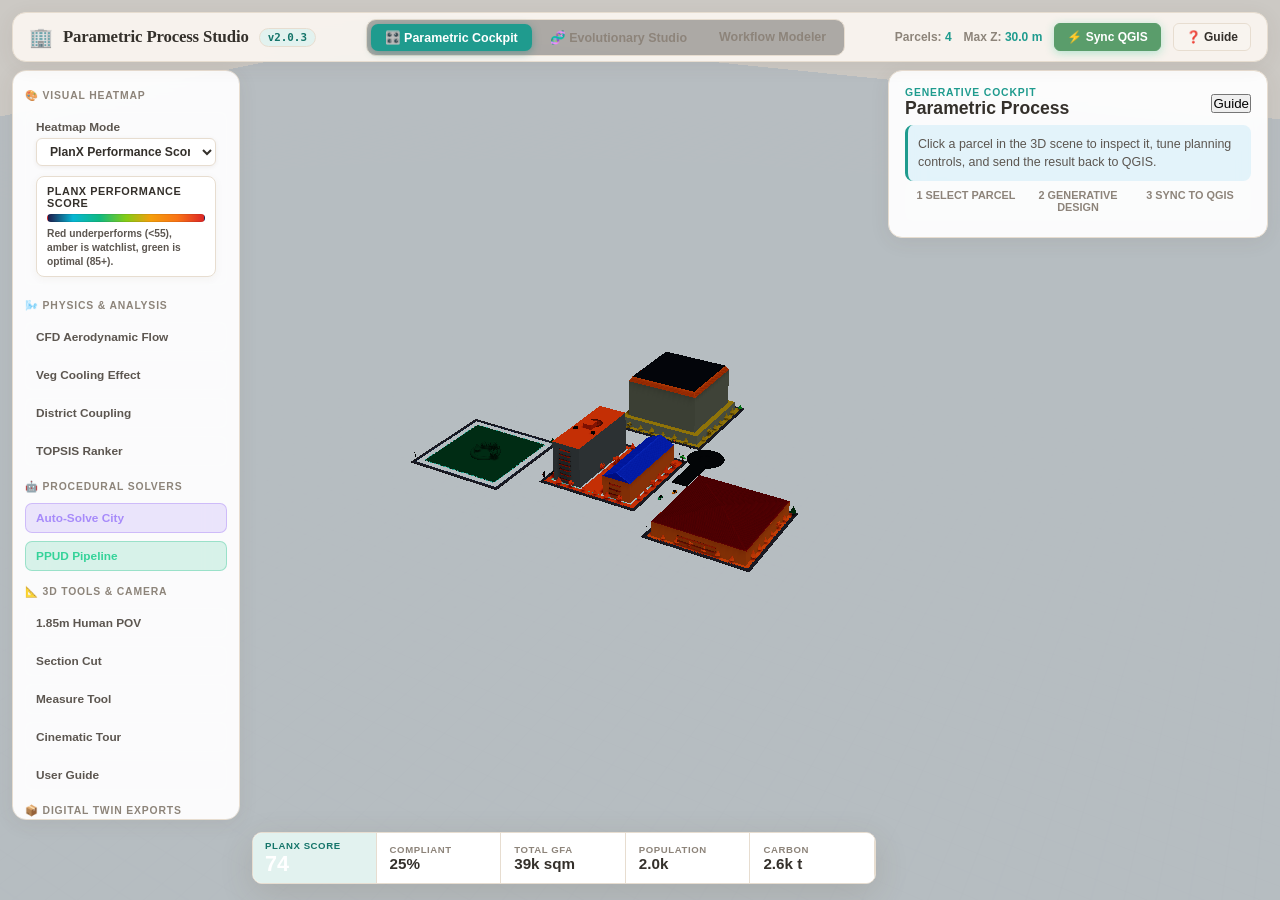
==== commit 88e4a970: "Release v2.0.3 Add visual workflow modeler and optimize runtime" ====
--- a/web/src/index.html
+++ b/web/src/index.html
@@ -19,7 +19,7 @@
             errDiv.style.fontSize = '13px';
             errDiv.style.lineHeight = '1.5';
             errDiv.style.whiteSpace = 'pre-wrap';
-            errDiv.innerHTML = `<strong>JavaScript Error Detected:</strong><br>${message}<br><br>Source: ${source}<br>Line: ${lineno}, Column: ${colno}`;
+            errDiv.textContent = `JavaScript Error Detected:\\n${message}\\n\\nSource: ${source}\\nLine: ${lineno}, Column: ${colno}`;
             document.body.appendChild(errDiv);
 
             const loading = document.getElementById('loading');
@@ -40,14 +40,15 @@
             errDiv.style.fontSize = '13px';
             errDiv.style.lineHeight = '1.5';
             errDiv.style.whiteSpace = 'pre-wrap';
-            errDiv.innerHTML = `<strong>Unhandled Promise Rejection:</strong><br>${event.reason}`;
+            errDiv.textContent = `Unhandled Promise Rejection:\\n${event.reason}`;
             document.body.appendChild(errDiv);
 
             const loading = document.getElementById('loading');
             if (loading) loading.style.display = 'none';
         };
     </script>
-    <link rel="stylesheet" href="style.css?v=1.9.0">
+    <link rel="stylesheet" href="style.css?v=2.0.3">
+    <link rel="stylesheet" href="workflow_modeler.css?v=2.0.3">
     <script type="importmap">
         {
             "imports": {
@@ -67,7 +68,7 @@
         <div class="spinner"></div>
         <h2>Parametric Process Studio</h2>
         <p id="loading-text">Loading layer features from QGIS...</p>
-        <div class="version-badge">v1.9.5 - QGIS 4 Ready</div>
+        <div class="version-badge">v2.0.3 - QGIS 4 Ready</div>
     </div>
 
     <!-- 3D WebGL Viewport Canvas -->
@@ -78,12 +79,13 @@
         <div class="nav-brand">
             <span class="brand-icon">🏢</span>
             <span class="brand-title">Parametric Process Studio</span>
-            <span class="brand-badge">v1.9.0</span>
+            <span class="brand-badge">v2.0.3</span>
         </div>
 
         <div class="mode-tabs-container">
             <button id="tab-btn-parametric" class="mode-tab active" type="button">🎛️ Parametric Cockpit</button>
             <button id="tab-btn-wallacei" class="mode-tab" type="button">🧬 Evolutionary Studio</button>
+            <button id="tab-btn-workflow" class="mode-tab" type="button">Workflow Modeler</button>
         </div>
 
         <div class="nav-actions">
@@ -93,6 +95,84 @@
             <button id="btn-guide-top" class="nav-btn" onclick="document.getElementById('btn-guide')?.click()">❓ Guide</button>
         </div>
     </header>
+
+    <section id="workflow-modeler-view" class="workflow-modeler-view hidden" aria-label="Visual workflow modeler">
+        <aside class="workflow-palette workflow-panel">
+            <div class="workflow-panel-header">
+                <p class="workflow-eyebrow">Rule Components</p>
+                <h2>Node Palette</h2>
+            </div>
+            <p class="workflow-help">Drag or click a component to add it. Connect an output dot to the next input dot.</p>
+            <div id="workflow-palette-list" class="workflow-palette-list"></div>
+        </aside>
+
+        <div class="workflow-stage">
+            <div class="workflow-toolbar workflow-panel">
+                <label class="workflow-name-field">
+                    <span>Workflow</span>
+                    <input id="workflow-name" type="text" value="Balanced Urban Optimization" maxlength="120">
+                </label>
+                <label class="workflow-template-field">
+                    <span>Template</span>
+                    <select id="workflow-template">
+                        <option value="balanced">Balanced Optimization</option>
+                        <option value="ppud">PPUD Rule Chain</option>
+                        <option value="district">District Performance</option>
+                        <option value="blank">Blank Canvas</option>
+                    </select>
+                </label>
+                <button id="workflow-new" type="button">Load Template</button>
+                <button id="workflow-save" type="button">Save</button>
+                <button id="workflow-export" type="button">Export JSON</button>
+                <button id="workflow-import" type="button">Import</button>
+                <input id="workflow-import-file" type="file" accept=".json,application/json" hidden>
+                <button id="workflow-run" class="workflow-run-button" type="button">Run Workflow</button>
+            </div>
+
+            <div id="workflow-canvas-shell" class="workflow-canvas-shell">
+                <div id="workflow-canvas" class="workflow-canvas" tabindex="0" aria-label="Node graph canvas">
+                    <svg id="workflow-edges" class="workflow-edges" aria-hidden="true">
+                        <defs>
+                            <marker id="workflow-arrow" markerWidth="8" markerHeight="8" refX="7" refY="4" orient="auto">
+                                <path d="M0,0 L8,4 L0,8 z"></path>
+                            </marker>
+                        </defs>
+                        <g id="workflow-edge-layer"></g>
+                    </svg>
+                    <div id="workflow-node-layer" class="workflow-node-layer"></div>
+                    <div id="workflow-empty-hint" class="workflow-empty-hint hidden">
+                        Add a QGIS Site Layer node to begin.
+                    </div>
+                </div>
+                <div class="workflow-canvas-hint">Delete removes the selected node or edge. Double-click a wire to remove it.</div>
+            </div>
+        </div>
+
+        <aside class="workflow-inspector workflow-panel">
+            <div class="workflow-panel-header">
+                <p class="workflow-eyebrow">Component Settings</p>
+                <h2 id="workflow-inspector-title">Select a node</h2>
+            </div>
+            <p id="workflow-inspector-description" class="workflow-help">Node parameters appear here.</p>
+            <div id="workflow-inspector-fields" class="workflow-inspector-fields"></div>
+            <button id="workflow-delete-node" class="workflow-danger-button hidden" type="button">Delete Component</button>
+
+            <div class="workflow-run-summary">
+                <div class="workflow-panel-header compact">
+                    <p class="workflow-eyebrow">Execution</p>
+                    <h2>Run Log</h2>
+                </div>
+                <div id="workflow-run-status" class="workflow-status idle">Ready</div>
+                <ol id="workflow-run-log" class="workflow-run-log">
+                    <li>Build or load a workflow, then press Run Workflow.</li>
+                </ol>
+                <div id="workflow-result-actions" class="workflow-result-actions hidden">
+                    <button id="workflow-preview-result" type="button">Preview Best in 3D</button>
+                    <button id="workflow-sync-result" class="workflow-run-button" type="button">Sync Result to QGIS</button>
+                </div>
+            </div>
+        </aside>
+    </section>
 
     <!-- Left Tool Drawer Palette -->
     <aside class="hud-bar glass-panel" aria-label="Tool Palette">
@@ -650,6 +730,6 @@
     <!-- Measurement Overlay -->
     <div id="measurement-overlay-container" style="position: absolute; top: 0; left: 0; pointer-events: none; z-index: 15; width: 100%; height: 100%; overflow: hidden;"></div>
 
-    <script type="module" src="app.js?v=1.9.0"></script>
+    <script type="module" src="app.js?v=2.0.3"></script>
 </body>
 </html>
--- a/web/src/workflow_modeler.css
+++ b/web/src/workflow_modeler.css
@@ -0,0 +1,476 @@
+/* Grasshopper-style workflow canvas for Parametric Process. */
+.workflow-modeler-view {
+    position: fixed;
+    inset: 72px 12px 12px;
+    z-index: 90;
+    display: grid;
+    grid-template-columns: 226px minmax(520px, 1fr) 300px;
+    gap: 10px;
+    color: var(--text-primary);
+}
+
+body.workflow-mode #viewport,
+body.workflow-mode .hud-bar,
+body.workflow-mode #control-dock,
+body.workflow-mode #city-scorecard {
+    visibility: hidden;
+}
+
+.workflow-panel {
+    background: rgba(255, 255, 255, 0.96);
+    border: 1px solid var(--border-color);
+    border-radius: 12px;
+    box-shadow: var(--shadow-strong);
+}
+
+.workflow-palette,
+.workflow-inspector {
+    min-height: 0;
+    padding: 14px;
+    overflow-y: auto;
+}
+
+.workflow-panel-header h2 {
+    margin: 2px 0 0;
+    font-family: var(--serif-family);
+    font-size: 1.05rem;
+}
+
+.workflow-panel-header.compact {
+    margin-top: 18px;
+    padding-top: 16px;
+    border-top: 1px solid var(--border-color);
+}
+
+.workflow-eyebrow {
+    color: var(--accent-hover);
+    font-size: 0.63rem;
+    font-weight: 850;
+    letter-spacing: 0.1em;
+    text-transform: uppercase;
+}
+
+.workflow-help {
+    margin: 8px 0 12px;
+    color: var(--text-muted);
+    font-size: 0.72rem;
+    line-height: 1.45;
+}
+
+.workflow-palette-list {
+    display: flex;
+    flex-direction: column;
+    gap: 12px;
+}
+
+.workflow-palette-group h3 {
+    margin-bottom: 5px;
+    color: var(--text-muted);
+    font-size: 0.64rem;
+    letter-spacing: 0.08em;
+    text-transform: uppercase;
+}
+
+.workflow-palette-button {
+    width: 100%;
+    margin-bottom: 5px;
+    padding: 8px 9px;
+    border: 1px solid var(--border-color);
+    border-left: 4px solid var(--node-color, var(--accent));
+    border-radius: 7px;
+    background: #fff;
+    color: var(--text-primary);
+    cursor: grab;
+    text-align: left;
+    transition: border-color 0.16s, transform 0.16s, box-shadow 0.16s;
+}
+
+.workflow-palette-button:hover {
+    transform: translateX(2px);
+    border-color: var(--node-color, var(--accent));
+    box-shadow: 0 4px 12px rgba(52, 48, 43, 0.1);
+}
+
+.workflow-palette-button strong,
+.workflow-palette-button small {
+    display: block;
+}
+
+.workflow-palette-button strong {
+    font-size: 0.74rem;
+}
+
+.workflow-palette-button small {
+    margin-top: 2px;
+    color: var(--text-muted);
+    font-size: 0.62rem;
+}
+
+.workflow-stage {
+    min-width: 0;
+    min-height: 0;
+    display: grid;
+    grid-template-rows: auto minmax(0, 1fr);
+    gap: 8px;
+}
+
+.workflow-toolbar {
+    display: flex;
+    align-items: end;
+    gap: 6px;
+    padding: 8px;
+    overflow-x: auto;
+}
+
+.workflow-toolbar label {
+    display: flex;
+    flex-direction: column;
+    flex: 0 0 auto;
+    gap: 3px;
+}
+
+.workflow-toolbar label span {
+    color: var(--text-muted);
+    font-size: 0.58rem;
+    font-weight: 800;
+    text-transform: uppercase;
+}
+
+.workflow-name-field {
+    width: 190px;
+}
+
+.workflow-template-field {
+    width: 160px;
+}
+
+.workflow-toolbar input,
+.workflow-toolbar select,
+.workflow-toolbar button,
+.workflow-result-actions button,
+.workflow-danger-button {
+    min-height: 31px;
+    padding: 6px 9px;
+    border: 1px solid var(--border-color);
+    border-radius: 7px;
+    background: #fff;
+    color: var(--text-primary);
+    font: 700 0.68rem var(--font-family);
+}
+
+.workflow-toolbar button,
+.workflow-result-actions button,
+.workflow-danger-button {
+    cursor: pointer;
+    white-space: nowrap;
+}
+
+.workflow-toolbar button:hover,
+.workflow-result-actions button:hover {
+    border-color: var(--accent);
+}
+
+.workflow-toolbar .workflow-run-button,
+.workflow-result-actions .workflow-run-button {
+    border-color: var(--accent-hover);
+    background: linear-gradient(135deg, var(--accent), var(--accent-hover));
+    color: #fff;
+}
+
+.workflow-toolbar .workflow-run-button {
+    margin-left: auto;
+}
+
+.workflow-toolbar .workflow-run-button:disabled {
+    cursor: wait;
+    opacity: 0.58;
+}
+
+.workflow-canvas-shell {
+    min-height: 0;
+    overflow: auto;
+    border: 1px solid #d8cec1;
+    border-radius: 12px;
+    background-color: #eee8df;
+    background-image:
+        linear-gradient(rgba(92, 86, 80, 0.075) 1px, transparent 1px),
+        linear-gradient(90deg, rgba(92, 86, 80, 0.075) 1px, transparent 1px),
+        linear-gradient(rgba(92, 86, 80, 0.11) 1px, transparent 1px),
+        linear-gradient(90deg, rgba(92, 86, 80, 0.11) 1px, transparent 1px);
+    background-size: 20px 20px, 20px 20px, 100px 100px, 100px 100px;
+}
+
+.workflow-canvas {
+    position: relative;
+    width: 2000px;
+    height: 1200px;
+    outline: none;
+}
+
+.workflow-node-layer,
+.workflow-edges {
+    position: absolute;
+    inset: 0;
+    width: 2000px;
+    height: 1200px;
+}
+
+.workflow-edges {
+    z-index: 1;
+    overflow: visible;
+    pointer-events: none;
+}
+
+.workflow-edge {
+    fill: none;
+    stroke: #80766c;
+    stroke-width: 3;
+    marker-end: url(#workflow-arrow);
+    pointer-events: stroke;
+    cursor: pointer;
+}
+
+.workflow-edge:hover,
+.workflow-edge.selected {
+    stroke: var(--rose);
+    stroke-width: 5;
+}
+
+#workflow-arrow path {
+    fill: #80766c;
+}
+
+.workflow-node-layer {
+    z-index: 2;
+    pointer-events: none;
+}
+
+.workflow-node {
+    --node-color: var(--accent);
+    position: absolute;
+    width: 190px;
+    border: 1px solid rgba(52, 48, 43, 0.22);
+    border-radius: 9px;
+    background: rgba(255, 255, 255, 0.98);
+    box-shadow: 0 7px 18px rgba(52, 48, 43, 0.14);
+    pointer-events: auto;
+    user-select: none;
+}
+
+.workflow-node.selected {
+    border-color: var(--node-color);
+    box-shadow: 0 0 0 2px rgba(31, 155, 142, 0.24), 0 10px 24px rgba(52, 48, 43, 0.18);
+}
+
+.workflow-node-header {
+    padding: 8px 10px;
+    border-radius: 8px 8px 0 0;
+    background: var(--node-color);
+    color: #fff;
+    cursor: move;
+}
+
+.workflow-node-category {
+    display: block;
+    font-size: 0.54rem;
+    font-weight: 850;
+    letter-spacing: 0.08em;
+    opacity: 0.8;
+    text-transform: uppercase;
+}
+
+.workflow-node-title {
+    display: block;
+    margin-top: 1px;
+    font-size: 0.75rem;
+    font-weight: 850;
+}
+
+.workflow-node-body {
+    min-height: 48px;
+    padding: 8px 10px;
+    color: var(--text-muted);
+    font-size: 0.62rem;
+    line-height: 1.35;
+}
+
+.workflow-node-port-row {
+    position: relative;
+    display: flex;
+    align-items: center;
+    justify-content: space-between;
+    min-height: 24px;
+    padding: 4px 9px;
+    border-top: 1px solid var(--border-color);
+    color: var(--text-secondary);
+    font-size: 0.58rem;
+    font-weight: 750;
+}
+
+.workflow-port {
+    position: absolute;
+    width: 14px;
+    height: 14px;
+    border: 2px solid #fff;
+    border-radius: 50%;
+    background: var(--node-color);
+    box-shadow: 0 0 0 1px rgba(52, 48, 43, 0.35);
+    cursor: crosshair;
+}
+
+.workflow-port.input {
+    left: -7px;
+}
+
+.workflow-port.output {
+    right: -7px;
+}
+
+.workflow-port.connecting,
+.workflow-port:hover {
+    transform: scale(1.3);
+    box-shadow: 0 0 0 4px rgba(31, 155, 142, 0.2);
+}
+
+.workflow-empty-hint {
+    position: absolute;
+    top: 48%;
+    left: 50%;
+    z-index: 0;
+    transform: translate(-50%, -50%);
+    color: #94897e;
+    font: 700 0.9rem var(--serif-family);
+}
+
+.workflow-canvas-hint {
+    position: sticky;
+    bottom: 8px;
+    left: 10px;
+    width: max-content;
+    max-width: calc(100% - 20px);
+    padding: 5px 8px;
+    border-radius: 6px;
+    background: rgba(255, 255, 255, 0.86);
+    color: var(--text-muted);
+    font-size: 0.58rem;
+    pointer-events: none;
+}
+
+.workflow-inspector-fields {
+    display: flex;
+    flex-direction: column;
+    gap: 9px;
+}
+
+.workflow-inspector-field {
+    display: flex;
+    flex-direction: column;
+    gap: 4px;
+}
+
+.workflow-inspector-field > span {
+    color: var(--text-secondary);
+    font-size: 0.65rem;
+    font-weight: 800;
+}
+
+.workflow-inspector-field input,
+.workflow-inspector-field select,
+.workflow-objective-row select {
+    width: 100%;
+    padding: 7px 8px;
+    border: 1px solid var(--border-color);
+    border-radius: 6px;
+    background: #fff;
+    color: var(--text-primary);
+    font-size: 0.68rem;
+}
+
+.workflow-switch-field {
+    flex-direction: row;
+    align-items: center;
+    justify-content: space-between;
+}
+
+.workflow-switch-field input {
+    width: auto;
+}
+
+.workflow-objectives {
+    display: flex;
+    flex-direction: column;
+    gap: 5px;
+}
+
+.workflow-objective-row {
+    display: grid;
+    grid-template-columns: minmax(0, 1fr) 64px;
+    gap: 5px;
+    align-items: center;
+    font-size: 0.61rem;
+}
+
+.workflow-danger-button {
+    width: 100%;
+    margin-top: 12px;
+    border-color: #efb8ab;
+    background: #fff5f2;
+    color: #b83f27;
+}
+
+.workflow-status {
+    margin: 8px 0;
+    padding: 7px 9px;
+    border-radius: 6px;
+    background: var(--panel-muted);
+    color: var(--text-secondary);
+    font-size: 0.68rem;
+    font-weight: 800;
+}
+
+.workflow-status.running {
+    background: #fff4d8;
+    color: #8a5b00;
+}
+
+.workflow-status.success {
+    background: var(--green-bg);
+    color: #28733e;
+}
+
+.workflow-status.error {
+    background: #fff0ec;
+    color: #ad3926;
+}
+
+.workflow-run-log {
+    max-height: 250px;
+    margin: 0;
+    padding-left: 20px;
+    overflow-y: auto;
+    color: var(--text-secondary);
+    font-size: 0.65rem;
+    line-height: 1.5;
+}
+
+.workflow-run-log li::marker {
+    color: var(--accent);
+    font-weight: 850;
+}
+
+.workflow-result-actions {
+    display: grid;
+    grid-template-columns: 1fr;
+    gap: 6px;
+    margin-top: 10px;
+}
+
+@media (max-width: 1150px) {
+    .workflow-modeler-view {
+        grid-template-columns: 190px minmax(450px, 1fr) 250px;
+    }
+
+    .workflow-toolbar .workflow-name-field {
+        display: none;
+    }
+}
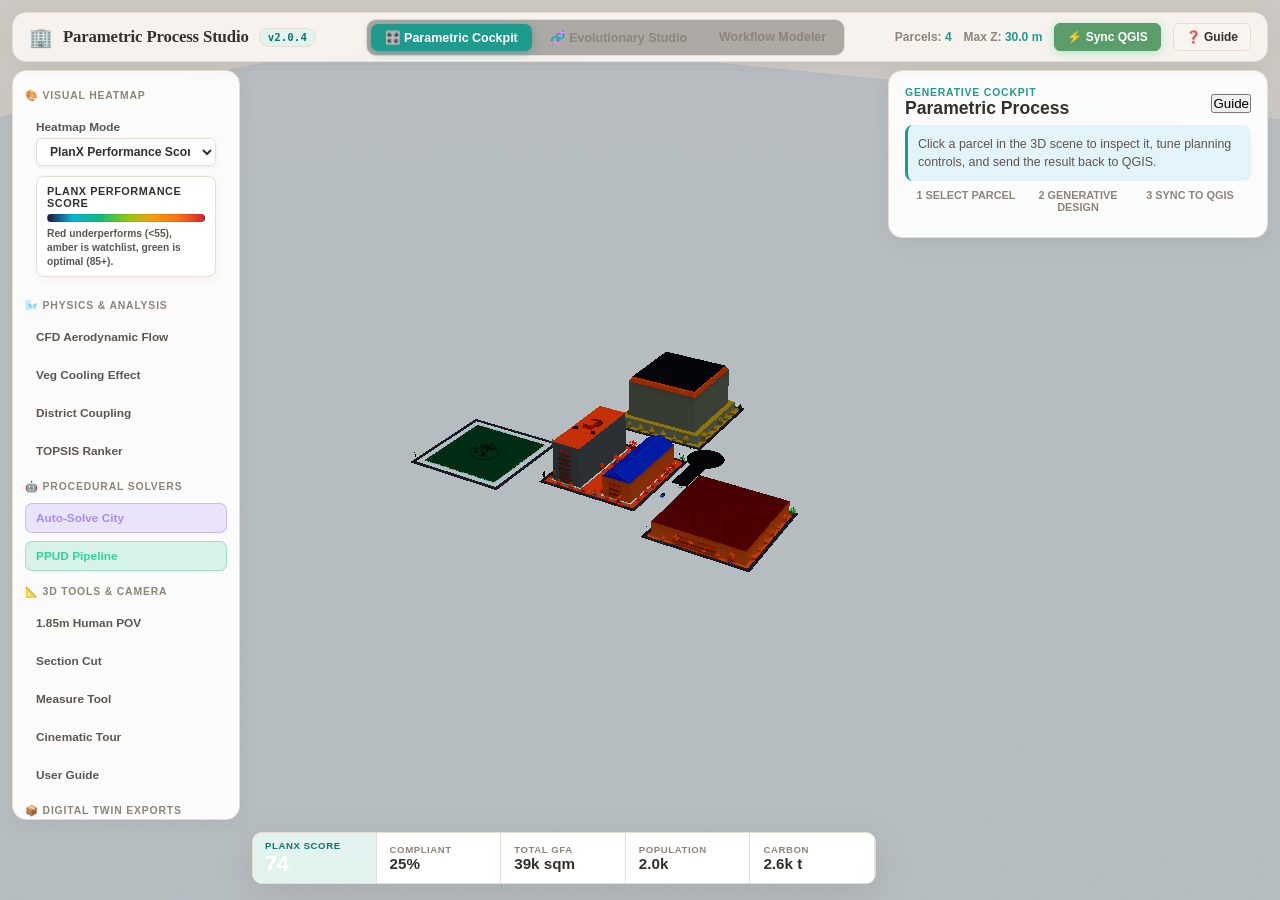
==== commit bdc492a9: "Release v2.0.4 Fix web asset routing for Cockpit and Workflow Modeler" ====
--- a/web/src/index.html
+++ b/web/src/index.html
@@ -47,8 +47,8 @@
             if (loading) loading.style.display = 'none';
         };
     </script>
-    <link rel="stylesheet" href="style.css?v=2.0.3">
-    <link rel="stylesheet" href="workflow_modeler.css?v=2.0.3">
+    <link rel="stylesheet" href="style.css?v=2.0.4">
+    <link rel="stylesheet" href="workflow_modeler.css?v=2.0.4">
     <script type="importmap">
         {
             "imports": {
@@ -68,7 +68,7 @@
         <div class="spinner"></div>
         <h2>Parametric Process Studio</h2>
         <p id="loading-text">Loading layer features from QGIS...</p>
-        <div class="version-badge">v2.0.3 - QGIS 4 Ready</div>
+        <div class="version-badge">v2.0.4 - QGIS 4 Ready</div>
     </div>
 
     <!-- 3D WebGL Viewport Canvas -->
@@ -79,7 +79,7 @@
         <div class="nav-brand">
             <span class="brand-icon">🏢</span>
             <span class="brand-title">Parametric Process Studio</span>
-            <span class="brand-badge">v2.0.3</span>
+            <span class="brand-badge">v2.0.4</span>
         </div>
 
         <div class="mode-tabs-container">
@@ -730,6 +730,6 @@
     <!-- Measurement Overlay -->
     <div id="measurement-overlay-container" style="position: absolute; top: 0; left: 0; pointer-events: none; z-index: 15; width: 100%; height: 100%; overflow: hidden;"></div>
 
-    <script type="module" src="app.js?v=2.0.3"></script>
+    <script type="module" src="app.js?v=2.0.4"></script>
 </body>
 </html>
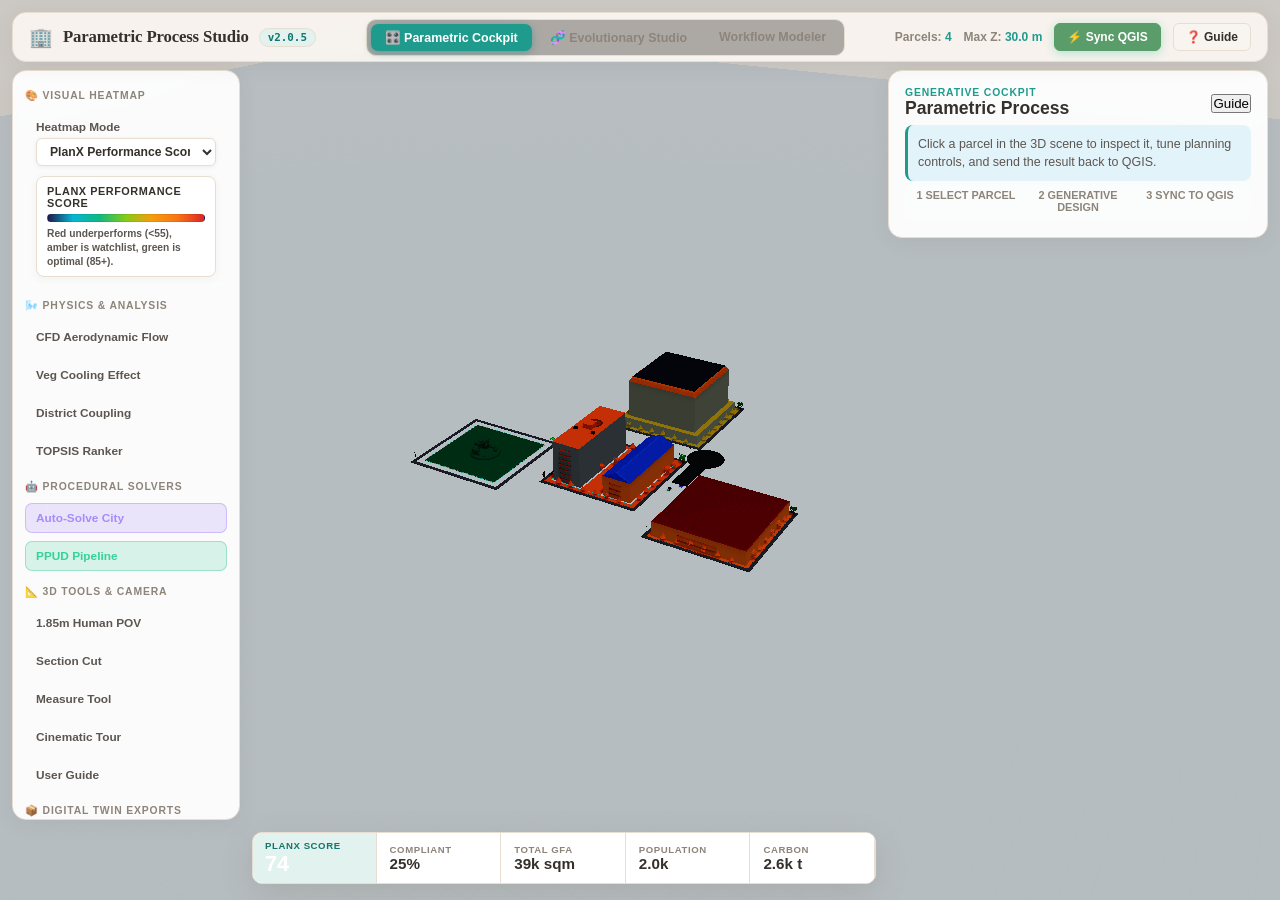
==== commit 8534d4ba: "Release v2.0.5 Add one-click workflow chaining and comprehensive analytical guide" ====
--- a/web/src/index.html
+++ b/web/src/index.html
@@ -47,8 +47,8 @@
             if (loading) loading.style.display = 'none';
         };
     </script>
-    <link rel="stylesheet" href="style.css?v=2.0.4">
-    <link rel="stylesheet" href="workflow_modeler.css?v=2.0.4">
+    <link rel="stylesheet" href="style.css?v=2.0.5">
+    <link rel="stylesheet" href="workflow_modeler.css?v=2.0.5">
     <script type="importmap">
         {
             "imports": {
@@ -68,7 +68,7 @@
         <div class="spinner"></div>
         <h2>Parametric Process Studio</h2>
         <p id="loading-text">Loading layer features from QGIS...</p>
-        <div class="version-badge">v2.0.4 - QGIS 4 Ready</div>
+        <div class="version-badge">v2.0.5 - QGIS 4 Ready</div>
     </div>
 
     <!-- 3D WebGL Viewport Canvas -->
@@ -79,7 +79,7 @@
         <div class="nav-brand">
             <span class="brand-icon">🏢</span>
             <span class="brand-title">Parametric Process Studio</span>
-            <span class="brand-badge">v2.0.4</span>
+            <span class="brand-badge">v2.0.5</span>
         </div>
 
         <div class="mode-tabs-container">
@@ -92,7 +92,7 @@
             <span class="nav-stat">Parcels: <strong id="hud-total-parcels">0</strong></span>
             <span class="nav-stat">Max Z: <strong id="hud-max-z">0 m</strong></span>
             <button id="btn-sync-top" class="nav-btn primary-btn" onclick="document.getElementById('btn-sync')?.click()">⚡ Sync QGIS</button>
-            <button id="btn-guide-top" class="nav-btn" onclick="document.getElementById('btn-guide')?.click()">❓ Guide</button>
+            <button id="btn-guide-top" class="nav-btn" type="button">❓ Guide</button>
         </div>
     </header>
 
@@ -102,7 +102,12 @@
                 <p class="workflow-eyebrow">Rule Components</p>
                 <h2>Node Palette</h2>
             </div>
-            <p class="workflow-help">Drag or click a component to add it. Connect an output dot to the next input dot.</p>
+            <p class="workflow-help">Tek tık: bileşeni ekler, seçer ve seçili son düğüme bağlar. Sürükle-bırak ve portlar manuel kurgu için kullanılabilir.</p>
+            <label class="workflow-one-click-control" title="Paletten eklenen yeni bileşeni seçili son düğüme otomatik bağlar">
+                <input id="workflow-one-click" type="checkbox" checked>
+                <span><strong>Tek Tık Zincir</strong><small>Ekle + seç + otomatik bağla</small></span>
+            </label>
+            <button id="workflow-open-guide" class="workflow-guide-button" type="button">Analitik Workflow Rehberi</button>
             <div id="workflow-palette-list" class="workflow-palette-list"></div>
         </aside>
 
@@ -213,7 +218,7 @@
         <div id="btn-measure" class="hud-chip hud-btn" title="Toggle 3D ruler tool">Measure Tool</div>
         <div id="hud-btn-clear-measure" class="hud-chip hud-btn hidden" style="color: #ef4444;" title="Clear 3D measurements">Clear Measure</div>
         <div id="btn-tour" class="hud-chip hud-btn" title="Toggle cinematic orbit camera">Cinematic Tour</div>
-        <div id="btn-guide" class="hud-chip hud-btn" title="Open quick guide">User Guide</div>
+        <div id="btn-guide" class="hud-chip hud-btn" title="Open the analytical user and decision guide">User Guide</div>
 
         <div class="palette-category">📦 Digital Twin Exports</div>
         <div id="btn-export-report" class="hud-chip hud-btn export-chip" title="Export Executive HTML Report">HTML Report</div>
@@ -692,37 +697,220 @@
     <!-- Centered Toast Notifications -->
     <div id="toast-container" class="toast-container" aria-live="polite" aria-atomic="true"></div>
 
-    <!-- User Guide Scrim & Panel -->
+    <!-- Analytical User Guide Scrim & Panel -->
     <div id="guide-scrim" class="guide-scrim hidden"></div>
-    <section id="guide-panel" class="guide-panel glass-panel hidden" role="dialog" aria-labelledby="guide-title" aria-modal="false">
-        <div class="guide-header" style="display:flex; justify-content:space-between; align-items:center;">
+    <section id="guide-panel" class="guide-panel hidden" role="dialog" aria-labelledby="guide-title" aria-modal="false">
+        <div class="guide-header">
             <div>
-                <p class="guide-kicker">Quick start guide</p>
-                <h2 id="guide-title">How to use Parametric Process Studio</h2>
-            </div>
-            <button id="btn-guide-close" class="guide-close" type="button" aria-label="Close guide" style="background:none; border:none; color:white; font-size:1.2rem; cursor:pointer;">✕</button>
-        </div>
-
-        <div class="guide-grid" style="display:grid; grid-template-columns:repeat(2, 1fr); gap:12px; margin-top:16px;">
-            <article class="guide-step">
-                <span class="guide-step-no">1</span>
-                <h3>Prepare a QGIS layer</h3>
-                <p>Select a polygon vector layer that represents parcels or blocks. A projected CRS in meters gives accurate metric areas.</p>
-            </article>
-            <article class="guide-step">
-                <span class="guide-step-no">2</span>
-                <h3>Launch the cockpit</h3>
-                <p>Start the browser cockpit from the QGIS plugin dock. Viewport features load in real-time.</p>
-            </article>
-            <article class="guide-step">
-                <span class="guide-step-no">3</span>
-                <h3>Select a parcel</h3>
-                <p>Click any parcel in 3D to tune setback, height, usage, and typologies in the inspector.</p>
-            </article>
-            <article class="guide-step">
-                <span class="guide-step-no">4</span>
-                <h3>Run Evolutionary Optimization</h3>
-                <p>Switch to Evolutionary Studio tab, choose NSGA-II/SPEA-2, select objectives, and run multi-objective optimization.</p>
+                <p class="guide-kicker">PlanX karar ve workflow el kitabı</p>
+                <h2 id="guide-title">Parametric Process Studio: Uçtan Uca Analitik Rehber</h2>
+                <p class="guide-subtitle">Ne yapılır, neden yapılır, sonuç nasıl okunur ve karara nasıl dönüştürülür?</p>
+            </div>
+            <button id="btn-guide-close" class="guide-close" type="button" aria-label="Rehberi kapat">✕</button>
+        </div>
+
+        <div class="guide-tools">
+            <label for="guide-search">Rehberde ara</label>
+            <input id="guide-search" type="search" placeholder="Örn. TOPSIS, FAR, karbon, yakınsama, QGIS…" autocomplete="off">
+            <span id="guide-search-status" aria-live="polite">10 bölüm</span>
+        </div>
+
+        <div class="guide-layout">
+            <nav id="guide-nav" class="guide-nav" aria-label="Rehber bölümleri">
+                <button type="button" data-guide-target="guide-start">1. Karar modeli</button>
+                <button type="button" data-guide-target="guide-data">2. Veri hazırlama</button>
+                <button type="button" data-guide-target="guide-workspaces">3. Çalışma alanları</button>
+                <button type="button" data-guide-target="guide-workflow">4. Workflow Modeler</button>
+                <button type="button" data-guide-target="guide-nodes">5. Node referansı</button>
+                <button type="button" data-guide-target="guide-optimizer">6. Optimizasyon</button>
+                <button type="button" data-guide-target="guide-results">7. Sonuçları okuma</button>
+                <button type="button" data-guide-target="guide-decision">8. Karar ve aksiyon</button>
+                <button type="button" data-guide-target="guide-improve">9. İyileştirme</button>
+                <button type="button" data-guide-target="guide-output">10. Çıktı ve denetim</button>
+            </nav>
+
+            <article id="guide-content" class="guide-content">
+                <section id="guide-start" class="guide-section guide-searchable">
+                    <p class="guide-section-label">01 · Önce karar sorusu</p>
+                    <h3>Modeli çalıştırmadan önce “iyi çözüm”ü tanımlayın</h3>
+                    <p>Parametric Process tek bir doğru proje üretmez; aynı imar ve geometri koşulları altında farklı performans dengeleri sunan alternatifler üretir. Başarılı kullanım, araç seçimiyle değil karar sorusuyla başlar.</p>
+                    <div class="guide-callout guide-callout-primary">
+                        <strong>Önerilen karar cümlesi</strong>
+                        <p>“Yasal BCR/FAR/yükseklik sınırlarını aşmadan, kabul edilebilir karbon ve açık alan düzeyinde, yeterli GFA ve mikroiklim performansı sağlayan 3–5 uygulanabilir alternatifi belirle.”</p>
+                    </div>
+                    <div class="guide-process-ribbon" aria-label="Analitik karar döngüsü">
+                        <span>1 · Kapsam</span><b>→</b><span>2 · Kısıt</span><b>→</b><span>3 · Üret</span><b>→</b><span>4 · Ölç</span><b>→</b><span>5 · Kıyasla</span><b>→</b><span>6 · Doğrula</span><b>→</b><span>7 · Uygula</span>
+                    </div>
+                    <div class="guide-card-grid">
+                        <div class="guide-card"><h4>Sert eşikler</h4><p>Mevzuat, mülkiyet, minimum açık alan, maksimum yükseklik gibi ihlal edilemeyecek koşullar.</p></div>
+                        <div class="guide-card"><h4>Tercihler</h4><p>GFA, karbon, rüzgâr, güneş, finans ve kamusal alan gibi birbiriyle takas edilen hedefler.</p></div>
+                        <div class="guide-card"><h4>Karar kanıtı</h4><p>Pareto konumu, TOPSIS sırası, duyarlılık, 3B kontrol ve QGIS üzerinde mekânsal doğrulama.</p></div>
+                    </div>
+                    <p class="guide-warning"><strong>Sınır:</strong> Çıktılar erken tasarım ve alternatif değerlendirme desteğidir. Statik, yangın, ulaşım, jeoteknik, yasal uygunluk veya ayrıntılı CFD raporunun yerine geçmez.</p>
+                </section>
+
+                <section id="guide-data" class="guide-section guide-searchable">
+                    <p class="guide-section-label">02 · Girdi kalitesi</p>
+                    <h3>QGIS katmanını analize hazır hâle getirin</h3>
+                    <table class="guide-table">
+                        <thead><tr><th>Kontrol</th><th>Neden önemli?</th><th>Önerilen işlem</th></tr></thead>
+                        <tbody>
+                            <tr><td>Geometri</td><td>Geçersiz veya kendini kesen poligon alan/offset üretimini bozar.</td><td>Fix Geometries çalıştırın; boş ve sıfır alanlı objeleri kaldırın.</td></tr>
+                            <tr><td>CRS</td><td>Coğrafi derece birimi metre tabanlı mesafe ve alanı çarpıtır.</td><td>Çalışma bölgesine uygun projeksiyonlu CRS kullanın; ekranda EPSG:3857 yalnızca görüntüleme köprüsüdür.</td></tr>
+                            <tr><td>Ölçek</td><td>Çok büyük katman tarayıcı ve optimizasyon süresini artırır.</td><td>Önce seçili ada/parsellerle pilot koşu yapın, sonra kapsamı büyütün.</td></tr>
+                            <tr><td>Kimlik</td><td>QGIS’e geri yazım feature ID üzerinden eşleşir.</td><td>Kaynak katmanı koşu sırasında silmeyin, filtreyi veya ID düzenini değiştirmeyin.</td></tr>
+                            <tr><td>Bağlam</td><td>Tek parsel sonucu komşuluk etkilerini eksik temsil edebilir.</td><td>Gölge/rüzgâr/ilçe fiziği için anlamlı bir komşuluk kümesi seçin.</td></tr>
+                        </tbody>
+                    </table>
+                    <div class="guide-check-row"><span>□ Katman poligon</span><span>□ CRS metre tabanlı</span><span>□ Geometri geçerli</span><span>□ Kapsam bilinçli</span><span>□ Kaynak kopyası alındı</span></div>
+                </section>
+
+                <section id="guide-workspaces" class="guide-section guide-searchable">
+                    <p class="guide-section-label">03 · Doğru yüzeyi seçme</p>
+                    <h3>Üç çalışma alanı, üç farklı karar düzeyi</h3>
+                    <div class="guide-card-grid guide-card-grid-three">
+                        <div class="guide-card"><h4>Parametric Cockpit</h4><p><strong>Ne zaman?</strong> Tek parseli hızlı düzenlemek, kütleyi ve katmanları görsel kontrol etmek için.</p><p><strong>Çıktı:</strong> Anlık metrik, 3B fenotip ve QGIS parametre güncellemesi.</p></div>
+                        <div class="guide-card"><h4>Evolutionary Studio</h4><p><strong>Ne zaman?</strong> Çok sayıda alternatif üretip Pareto, PCP, yakınsama ve küme analizi yapmak için.</p><p><strong>Çıktı:</strong> Popülasyon, Pareto ön cephesi ve seçilebilir adaylar.</p></div>
+                        <div class="guide-card"><h4>Workflow Modeler</h4><p><strong>Ne zaman?</strong> Tekrarlanabilir kural zinciri kurmak, JSON olarak saklamak ve ekip standardı oluşturmak için.</p><p><strong>Çıktı:</strong> Denetlenebilir DAG, koşu günlüğü, seçili çözümler ve QGIS güncellemeleri.</p></div>
+                    </div>
+                    <p><strong>Pratik sıra:</strong> Cockpit ile veri/geometriyi doğrula → Evolutionary Studio ile hedef davranışını öğren → Workflow Modeler ile kararlı süreci standartlaştır.</p>
+                </section>
+
+                <section id="guide-workflow" class="guide-section guide-searchable">
+                    <p class="guide-section-label">04 · Grasshopper tarzı kural zinciri</p>
+                    <h3>Workflow Modeler nasıl kullanılır?</h3>
+                    <ol class="guide-steps">
+                        <li><strong>Şablon seçin:</strong> Balanced genel optimizasyon; PPUD parsel/kütle üretimi; District çevresel bağlaşım; Blank özel akış içindir.</li>
+                        <li><strong>Tek Tık Zincir açıkken</strong> paletten bir kutuya bir kez basın. Yeni kutu eklenir, seçilir ve seçili son kutuya bağlanır.</li>
+                        <li><strong>Inspector</strong> üzerinden parametreleri düzenleyin. Bir kutuya ilk basışta seçim gerçekleşir; ikinci tık gerekmez.</li>
+                        <li><strong>Manuel bağlantı:</strong> Çıkış noktasına, sonra hedef giriş noktasına basın. Dallanma veya özel sıra için sürükle-bırak kullanın.</li>
+                        <li><strong>Run Workflow</strong> ile önce DAG doğrulanır, sonra her node sırayla çalışır. Logdaki her satır yürütme kanıtıdır.</li>
+                        <li><strong>Preview Best in 3D</strong> yalnızca görsel ön incelemedir. <strong>Sync Result to QGIS</strong> kullanıcı onayıyla alanları kaynak katmana yazar.</li>
+                    </ol>
+                    <div class="guide-callout"><strong>Geçerli temel zincir</strong><code>QGIS Site Layer → Zoning Envelope → Evolutionary Solver → TOPSIS Ranker → Select Best → QGIS Output</code></div>
+                    <details open><summary>Bağlantı kuralları</summary><ul><li>Her akışın kökü QGIS Site Layer olmalıdır.</li><li>Bir node tek bir doğrudan giriş alır; bir kaynak birden fazla kola çıkabilir.</li><li>Döngü oluşturulamaz; yürütme sırası topolojik olarak hesaplanır.</li><li>Bağlantısız kutu koşuyu durdurur. Delete seçili node/bağlantıyı kaldırır, Escape bağlantı modunu iptal eder.</li></ul></details>
+                    <details><summary>Şablonları ne zaman kullanmalı?</summary><ul><li><strong>Balanced:</strong> Plan kararı ve çok amaçlı tasarım için varsayılan.</li><li><strong>PPUD:</strong> Ada → alt parsel → yapı konfigürasyonu → kademeli doku üretimi.</li><li><strong>District:</strong> Üretilen kütlelerin gölge, kanyon rüzgârı, konfor ve yağmur suyu bağlaşımını incelemek.</li><li><strong>Blank:</strong> Kurumsal standart veya deneysel zincir. Önce Site Layer ekleyin.</li></ul></details>
+                </section>
+
+                <section id="guide-nodes" class="guide-section guide-searchable">
+                    <p class="guide-section-label">05 · Teknik node sözlüğü</p>
+                    <h3>Her kutu ne yapar, ne zaman kullanılır?</h3>
+                    <div class="guide-node-list">
+                        <details open><summary><span class="node-dot node-blue"></span>QGIS Site Layer · Input</summary><p>Canlı poligon katmanını okur. <strong>scope=all</strong> bütün objeleri, <strong>selected</strong> yalnız QGIS seçimini işler. Pilot kalibrasyonda selected; nihai alan çalışmasında kontrollü all kullanın.</p></details>
+                        <details><summary><span class="node-dot node-amber"></span>Zoning Envelope · Rules</summary><p><strong>max_bcr</strong> taban alanı/parsel alanı, <strong>max_far</strong> toplam inşaat alanı/parsel alanı, <strong>max_height</strong> metre üst sınırıdır. Bunları hedef değil sert uygunluk eşiği olarak kurun; mevzuat kaynağını koşu kaydına ekleyin.</p></details>
+                        <details><summary><span class="node-dot node-violet"></span>Shape Grammar · Generate</summary><p>Aday alt parseller üretir. Frontage yol cephesi mantığı; grid düzenli ağ; perimeter çevre blok; organic düzensiz doku; radial odaklı kurgu; hybrid karma stratejidir. target_frontage ve min_lot_area üretim çeşitliliğini belirler.</p></details>
+                        <details><summary><span class="node-dot node-purple"></span>PPUD Fabric · Generate</summary><p>Parsel yerleşimi, yapı konfigürasyonu ve incremental fabric aşamalarını ardışık yürütür. <strong>incremental_steps</strong> kademeli oluşum derinliği, <strong>climate_feedback</strong> iklim geri beslemesi, <strong>seed</strong> tekrarlanabilirlik sağlar. max_features ile önce küçük örnek test edin.</p></details>
+                        <details><summary><span class="node-dot node-green"></span>Evolutionary Solver · Optimize</summary><p>Karar değişkenlerinden popülasyon üretir ve objective yönlerine göre evrimleştirir. population çeşitlilik, generations yakınsama bütçesidir. Aynı seed aynı koşuyu karşılaştırmayı kolaylaştırır; hedef veya sınır değişince yeni senaryo kimliği kullanın.</p></details>
+                        <details><summary><span class="node-dot node-cyan"></span>District Physics · Analyze</summary><p>Gölge, sokak kanyonu rüzgârı, dış mekân konforu ve yağmur suyu bağlaşımını alan ölçeğinde değerlendirir. Tek bina yerine komşu kütlelerle yorumlayın; yön ve bağlam değişimlerine karşı duyarlılık koşusu yapın.</p></details>
+                        <details><summary><span class="node-dot node-pink"></span>TOPSIS Ranker · Decide</summary><p>Pareto adaylarını ideal çözüme yakınlık ve en kötü çözüme uzaklık üzerinden göreli sıralar. TOPSIS puanı mutlak kalite değildir; yalnız aynı aday kümesi, aynı objective tanımı ve aynı yönler içinde anlamlıdır.</p></details>
+                        <details><summary><span class="node-dot node-red"></span>Select Best · Decide</summary><p>topsis, en yüksek PlanX Score, en düşük karbon veya en yüksek GFA yöntemlerinden biriyle ilk 1–10 adayı seçer. Yönetim kararı için tek aday yerine genellikle 3–5 alternatif kısa listeleyin.</p></details>
+                        <details><summary><span class="node-dot node-teal"></span>QGIS Output · Output</summary><p>FAR, BCR, GFA, kat, tipoloji, karbon, rüzgâr, güneş, runoff ve Pareto alanları için gözden geçirilebilir update paketi üretir. apply_mode=selected güvenli pilot; all kontrollü toplu uygulamadır.</p></details>
+                    </div>
+                </section>
+
+                <section id="guide-optimizer" class="guide-section guide-searchable">
+                    <p class="guide-section-label">06 · Arama stratejisi</p>
+                    <h3>Algoritma ve koşu bütçesi nasıl seçilir?</h3>
+                    <table class="guide-table">
+                        <thead><tr><th>Algoritma</th><th>Güçlü olduğu durum</th><th>Dikkat</th></tr></thead>
+                        <tbody>
+                            <tr><td>NSGA-II</td><td>2–4 hedef, hızlı başlangıç, dengeli varsayılan.</td><td>Çok hedefte ayrıştırma gücü düşebilir.</td></tr>
+                            <tr><td>SPEA-2</td><td>Yoğunluk ve arşiv kalitesi önemliyse; benzer çözümleri ayırmak için.</td><td>Küçük popülasyonda arşiv çeşitliliğini izleyin.</td></tr>
+                            <tr><td>NSGA-III</td><td>4+ hedefli many-objective problemlerde referans yönleriyle dağılım için.</td><td>Popülasyon çok küçükse hedef uzayı seyrek kalır.</td></tr>
+                            <tr><td>MOEA/D</td><td>Hedefleri alt problemlere ayrıştırarak dengeli kapsam arandığında.</td><td>Hedef ölçekleri aşırı farklıysa normalizasyonu sonuç grafiklerinde kontrol edin.</td></tr>
+                        </tbody>
+                    </table>
+                    <div class="guide-card-grid">
+                        <div class="guide-card"><h4>Keşif koşusu</h4><p>Population 16–24, generations 5–10. Amaç parametre hatası, boş Pareto ve yanlış objective yönünü erken görmek.</p></div>
+                        <div class="guide-card"><h4>Kalibrasyon koşusu</h4><p>Population 30–50, generations 15–30. Aynı seed ile tek parametreyi değiştirip etkisini kıyaslayın.</p></div>
+                        <div class="guide-card"><h4>Nihai kısa liste</h4><p>En az 2–3 farklı seed; yakınsama ve Pareto kapsaması kararlıysa karar analizi yapın.</p></div>
+                    </div>
+                    <details open><summary>Objective yönü nasıl belirlenir?</summary><p><strong>Max:</strong> planx_score, gfa, wind_ventilation, solar_radiation_kwh, pollution_dispersion, sky_view_factor, daylight_index, roi_percentage, pv_yield_mwh, open_space_ratio. <strong>Min:</strong> carbon_kg, runoff_m3, constraint_penalty. UTCI gibi konfor göstergelerinde modeldeki tanımı kontrol edin; sayısal büyüklüğü körlemesine max/min yapmayın.</p></details>
+                    <details><summary>Crossover ve mutation</summary><p>Crossover mevcut iyi özellikleri birleştirir; mutation yeni bölgeleri keşfeder. Çözümler birbirine çok benziyorsa mutation oranını kademeli artırın. Sonuçlar rastgele ve kararsızsa popülasyon/generation artırıp mutation’ı azaltarak yeniden karşılaştırın.</p></details>
+                </section>
+
+                <section id="guide-results" class="guide-section guide-searchable">
+                    <p class="guide-section-label">07 · Analitik okuma</p>
+                    <h3>Grafikler ne söyler, ne söylemez?</h3>
+                    <table class="guide-table">
+                        <thead><tr><th>Görünüm</th><th>Nasıl okunur?</th><th>Karar sinyali</th></tr></thead>
+                        <tbody>
+                            <tr><td>Pareto Scatter</td><td>Bir hedef iyileşirken diğerinin maliyetini gösterir. Dış sınırdaki çözümler baskın değildir.</td><td>Dirsek noktaları küçük fedakârlıkla büyük kazanım sağlayan adaylardır.</td></tr>
+                            <tr><td>PCP</td><td>Her çizgi bir çözüm, her dikey eksen bir metrik. Brush ile kabul aralığı filtrelenir.</td><td>Aynı anda bütün eşikleri geçen çizgiler kısa liste çekirdeğidir.</td></tr>
+                            <tr><td>Fitness trajectory</td><td>Min/mean/max ve standart sapmanın nesiller boyunca değişimi.</td><td>İyileşme durup varyans korunuyorsa yakınsama; varyans erken sıfırlanıyorsa çeşitlilik kaybı.</td></tr>
+                            <tr><td>Radar</td><td>Tek adayın normalize edilmiş çoklu performans profili.</td><td>Şekil karşılaştırılır; alan büyüklüğü tek başına mutlak başarı değildir.</td></tr>
+                            <tr><td>K-Means / PCA</td><td>Benzer çözüm ailelerini ve uç tipleri gruplar.</td><td>Her anlamlı kümeden temsilci seçmek alternatif çeşitliliğini korur.</td></tr>
+                            <tr><td>Population table</td><td>Ham genotype, metrik, rank ve uygunluk denetimi.</td><td>Grafik yorumunu sayısal değer ve constraint_penalty ile doğrulayın.</td></tr>
+                        </tbody>
+                    </table>
+                    <div class="guide-callout guide-callout-primary"><strong>Okuma sırası</strong><p>Önce constraint_penalty ve mevzuat → sonra Pareto → PCP ile eşik filtresi → küme temsilleri → 3B/mekânsal kontrol → TOPSIS ve duyarlılık.</p></div>
+                    <details><summary>Temel metriklerin yorumu</summary><ul><li><strong>FAR/BCR/height:</strong> Üretim kapasitesi ve kütle yoğunluğu; zoning üst sınırlarıyla birlikte okunur.</li><li><strong>GFA:</strong> Toplam üretilebilir kat alanı; kalite veya uygulanabilirlik göstergesi değildir.</li><li><strong>carbon_kg:</strong> Model varsayımlarına bağlı karşılaştırmalı yaşam döngüsü yükü.</li><li><strong>wind_ventilation / pedestrian_wind_comfort:</strong> Havalanma ile yaya rahatsızlığını birlikte okuyun; yüksek hız her yerde iyi değildir.</li><li><strong>solar / daylight / PV:</strong> Cephe ve çatı enerji fırsatları; gölge ve aşırı ısınma ile çapraz kontrol edilir.</li><li><strong>runoff / open_space:</strong> Geçirimsizlik ve kamusal/yeşil alan dengesini gösterir.</li><li><strong>PlanX Score:</strong> Birleşik yardımcı puandır; ham metriklerin yerine geçmez.</li></ul></details>
+                </section>
+
+                <section id="guide-decision" class="guide-section guide-searchable">
+                    <p class="guide-section-label">08 · Analizden yönetişime</p>
+                    <h3>Sonuç nasıl karara ve aksiyona çevrilir?</h3>
+                    <ol class="guide-steps">
+                        <li><strong>Uygunluk kapısı:</strong> İhlalli adayları ayırın; istisna varsayımı varsa açıkça kaydedin.</li>
+                        <li><strong>Kısa liste:</strong> Pareto ve PCP filtresiyle 3–5 aday tutun; yalnız en yüksek birleşik puanı seçmeyin.</li>
+                        <li><strong>Temsil çeşitliliği:</strong> Farklı K-Means kümelerinden en az bir aday alın.</li>
+                        <li><strong>TOPSIS senaryosu:</strong> “Yoğunluk”, “iklim”, “düşük karbon” gibi farklı tercih setleriyle sıralamanın değişip değişmediğini ölçün.</li>
+                        <li><strong>Dayanıklılık:</strong> Seed, imar eşiği ve kritik maliyet/iklim girdilerini değiştirin. Sürekli üst sıralarda kalan adayları robust kabul edin.</li>
+                        <li><strong>Mekânsal doğrulama:</strong> 3B önizleme ve QGIS üzerinde erişim, komşuluk, cephe, mülkiyet ve servis alanlarını inceleyin.</li>
+                        <li><strong>Karar kaydı:</strong> Seçim gerekçesi, elenen alternatifler, riskler, koşullar ve sonraki uzman analizlerini kaydedin.</li>
+                    </ol>
+                    <table class="guide-table">
+                        <thead><tr><th>Bulgudan</th><th>Karara</th><th>Aksiyona</th></tr></thead>
+                        <tbody>
+                            <tr><td>GFA yüksek, karbon/runoff kötü</td><td>Yoğunluk hedefi koşullu kabul</td><td>Tipoloji/malzeme değiştir; açık alan ve geçirgen yüzey alt sınırı koy.</td></tr>
+                            <tr><td>Rüzgâr zayıf, kanyon oranı yüksek</td><td>Kütle sürekliliğini kır</td><td>Setback, yükseklik kademesi ve rüzgâr koridorunu alternatif olarak yeniden üret.</td></tr>
+                            <tr><td>TOPSIS sırası küçük ağırlık değişiminde ters dönüyor</td><td>Karar kırılgan</td><td>Tek kazanan yerine kısa listeyi koru; ek veri ve paydaş ağırlığı topla.</td></tr>
+                            <tr><td>Farklı seedlerde aynı çözüm ailesi öne çıkıyor</td><td>Çözüm robust</td><td>Detay tasarım, maliyet ve mevzuat doğrulamasına geçir.</td></tr>
+                        </tbody>
+                    </table>
+                </section>
+
+                <section id="guide-improve" class="guide-section guide-searchable">
+                    <p class="guide-section-label">09 · Teşhis ve iterasyon</p>
+                    <h3>Sonuç kalitesi nasıl iyileştirilir?</h3>
+                    <table class="guide-table">
+                        <thead><tr><th>Belirti</th><th>Muhtemel neden</th><th>İyileştirme</th></tr></thead>
+                        <tbody>
+                            <tr><td>Koşu başlamıyor</td><td>Bağlantısız node, Site Layer kökü yok, döngü veya çoklu giriş.</td><td>Logdaki ilk validation mesajını düzeltin; temel zincire dönüp node’ları sırayla ekleyin.</td></tr>
+                            <tr><td>Uygun çözüm yok</td><td>FAR/BCR/yükseklik birlikte fiziksel olarak olanaksız veya hedefler çelişkili.</td><td>Önce mevzuat doğruluğunu kontrol edin; karar uzayını genişletin, kısıtı keyfî gevşetmeyin.</td></tr>
+                            <tr><td>Tüm çözümler benzer</td><td>Mutation düşük, aralık dar veya erken yakınsama.</td><td>Mutation’ı küçük adımla artırın; popülasyonu büyütün; genotype sınırlarını gözden geçirin.</td></tr>
+                            <tr><td>Sonuçlar her koşuda değişiyor</td><td>Arama bütçesi düşük veya problem çok modlu.</td><td>Seed’i sabitleyerek kalibre edin; sonra çoklu seed ile robust sıralama yapın.</td></tr>
+                            <tr><td>TOPSIS anlamsız görünüyor</td><td>Objective yönü yanlış, aday kümesi zayıf veya tek metrik baskın.</td><td>Min/max yönlerini doğrulayın; Pareto dışını ele; ham metrik ve PCP ile sıralamayı denetleyin.</td></tr>
+                            <tr><td>3B iyi, metrik kötü</td><td>Görsel beğeni ile ölçülen hedef farklı.</td><td>Metrik varsayımlarını açın; gerekiyorsa yeni hedef/sınır tanımlayın, puanı görsele uydurmayın.</td></tr>
+                            <tr><td>Tarayıcı yavaş</td><td>Çok özellik, yüksek popülasyon veya arka planda aktif 3B.</td><td>Selected scope ve pilot alan kullanın; koşu bütçesini kademeli büyütün.</td></tr>
+                        </tbody>
+                    </table>
+                    <p><strong>Bilimsel iterasyon kuralı:</strong> Aynı karşılaştırmada yalnız bir ana varsayımı değiştirin; seed, workflow JSON ve veri anlık görüntüsünü sabit tutun.</p>
+                </section>
+
+                <section id="guide-output" class="guide-section guide-searchable">
+                    <p class="guide-section-label">10 · Uygulama ve izlenebilirlik</p>
+                    <h3>QGIS’e güvenli aktarım ve karar kaydı</h3>
+                    <ol class="guide-steps">
+                        <li>Önce <strong>Preview Best in 3D</strong>; kütle, yönelim, yükseklik ve komşuluk anomalisini kontrol edin.</li>
+                        <li><strong>Save</strong> tarayıcı profilinde hızlı kayıt; <strong>Export JSON</strong> taşınabilir ve arşivlenebilir süreç kaydıdır.</li>
+                        <li>İlk senkronizasyonda <strong>apply_mode=selected</strong> kullanın ve bir özellikte oluşan alanları denetleyin.</li>
+                        <li>Kaynak katmanın yedeğini alın; düzenleme oturumunu commit etmeden önce attribute diff’i inceleyin.</li>
+                        <li>Koşu kimliği için tarih, veri sürümü, CRS, seed, algoritma, population, generations ve karar senaryosunu kaydedin.</li>
+                    </ol>
+                    <div class="guide-checklist">
+                        <h4>Nihai karar checklist</h4>
+                        <label><input type="checkbox"> Geometri ve CRS doğrulandı</label>
+                        <label><input type="checkbox"> Sert imar koşulları kaynağıyla doğrulandı</label>
+                        <label><input type="checkbox"> En az iki seed / duyarlılık koşusu karşılaştırıldı</label>
+                        <label><input type="checkbox"> Pareto + PCP + ham tablo birlikte okundu</label>
+                        <label><input type="checkbox"> 3B ve QGIS mekânsal kontrol yapıldı</label>
+                        <label><input type="checkbox"> Kısa liste gerekçesi ve riskler kaydedildi</label>
+                        <label><input type="checkbox"> Workflow JSON ve sonuç dosyaları arşivlendi</label>
+                    </div>
+                    <details><summary>Kısa sözlük</summary><p><strong>Genotype:</strong> Tasarımı üreten karar değişkenleri. <strong>Phenotype:</strong> Bu değişkenlerin oluşturduğu 3B/mekânsal çözüm. <strong>Pareto optimal:</strong> Bir hedefi kötüleştirmeden başka hedefi iyileştiremeyen aday. <strong>Dominance:</strong> Bir adayın tüm hedeflerde en az eşit ve birinde daha iyi olması. <strong>Convergence:</strong> Popülasyonun yüksek kaliteli bölgeye yaklaşması. <strong>Diversity:</strong> Farklı çözüm ailelerinin korunması. <strong>Seed:</strong> Rastgele üretimin tekrarlanabilir başlangıcı. <strong>TOPSIS:</strong> İdeal ve anti-ideal çözüme göre göreli çok ölçütlü sıralama.</p></details>
+                    <div class="guide-callout guide-callout-primary"><strong>Son ilke</strong><p>Model sonucu karar değildir. İyi karar; model çıktısı + mevzuat + saha bilgisi + paydaş önceliği + uzman doğrulamasının belgelenmiş birleşimidir.</p></div>
+                </section>
             </article>
         </div>
     </section>
@@ -730,6 +918,6 @@
     <!-- Measurement Overlay -->
     <div id="measurement-overlay-container" style="position: absolute; top: 0; left: 0; pointer-events: none; z-index: 15; width: 100%; height: 100%; overflow: hidden;"></div>
 
-    <script type="module" src="app.js?v=2.0.4"></script>
+    <script type="module" src="app.js?v=2.0.5"></script>
 </body>
 </html>
--- a/web/src/style.css
+++ b/web/src/style.css
@@ -882,17 +882,24 @@
     top: 50%;
     left: 50%;
     transform: translate(-50%, -50%);
-    width: 680px;
-    max-width: 92vw;
-    max-height: 88vh;
-    overflow-y: auto;
-    padding: 24px;
+    width: min(1180px, 96vw);
+    height: min(900px, 92vh);
+    max-width: 96vw;
+    max-height: 92vh;
+    overflow: hidden;
+    padding: 0;
     z-index: 10000;
     border-radius: 16px;
     background: rgba(15, 23, 42, 0.96);
     border: 1px solid var(--border-highlight);
     box-shadow: 0 25px 60px rgba(0, 0, 0, 0.7);
     color: var(--text-primary);
+    display: flex;
+    flex-direction: column;
+}
+
+.guide-panel.hidden {
+    display: none;
 }
 
 .guide-header {
@@ -900,8 +907,9 @@
     justify-content: space-between;
     align-items: center;
     border-bottom: 1px solid var(--border-color);
-    padding-bottom: 14px;
-    margin-bottom: 16px;
+    padding: 18px 22px 14px;
+    margin: 0;
+    background: linear-gradient(135deg, rgba(15, 118, 110, 0.22), rgba(109, 78, 160, 0.18));
 }
 
 .guide-kicker {
@@ -915,6 +923,373 @@
     font-size: 1.25rem;
     font-weight: 800;
     color: var(--text-primary);
+}
+
+.guide-subtitle {
+    margin-top: 4px;
+    color: var(--text-secondary);
+    font-size: 0.75rem;
+}
+
+.guide-close {
+    flex: 0 0 auto;
+    width: 34px;
+    height: 34px;
+    border: 1px solid rgba(255, 255, 255, 0.18);
+    border-radius: 8px;
+    background: rgba(255, 255, 255, 0.06);
+    color: white;
+    cursor: pointer;
+    font-size: 1rem;
+}
+
+.guide-close:hover {
+    background: rgba(255, 255, 255, 0.14);
+}
+
+.guide-tools {
+    display: grid;
+    grid-template-columns: auto minmax(220px, 1fr) auto;
+    align-items: center;
+    gap: 10px;
+    padding: 10px 18px;
+    border-bottom: 1px solid var(--border-color);
+    background: rgba(15, 23, 42, 0.98);
+}
+
+.guide-tools label,
+.guide-tools span {
+    color: var(--text-secondary);
+    font-size: 0.7rem;
+    font-weight: 750;
+}
+
+.guide-tools input {
+    min-height: 34px;
+    padding: 7px 10px;
+    border: 1px solid var(--border-color);
+    border-radius: 8px;
+    background: rgba(255, 255, 255, 0.07);
+    color: white;
+    outline: none;
+}
+
+.guide-tools input:focus {
+    border-color: var(--cyan);
+    box-shadow: 0 0 0 2px rgba(34, 211, 238, 0.16);
+}
+
+.guide-layout {
+    display: grid;
+    grid-template-columns: 190px minmax(0, 1fr);
+    min-height: 0;
+    flex: 1;
+}
+
+.guide-nav {
+    min-height: 0;
+    overflow-y: auto;
+    padding: 12px 10px;
+    border-right: 1px solid var(--border-color);
+    background: rgba(2, 6, 23, 0.5);
+}
+
+.guide-nav button {
+    width: 100%;
+    margin-bottom: 4px;
+    padding: 9px 10px;
+    border: 1px solid transparent;
+    border-radius: 7px;
+    background: transparent;
+    color: var(--text-secondary);
+    cursor: pointer;
+    text-align: left;
+    font-size: 0.7rem;
+    font-weight: 750;
+}
+
+.guide-nav button:hover,
+.guide-nav button.active {
+    border-color: rgba(45, 212, 191, 0.24);
+    background: rgba(20, 184, 166, 0.12);
+    color: #ccfbf1;
+}
+
+.guide-content {
+    min-width: 0;
+    min-height: 0;
+    overflow-y: auto;
+    scroll-behavior: smooth;
+    padding: 6px 22px 28px;
+}
+
+.guide-section {
+    padding: 20px 0 24px;
+    border-bottom: 1px solid var(--border-color);
+    scroll-margin-top: 8px;
+}
+
+.guide-section:last-child {
+    border-bottom: none;
+}
+
+.guide-section-label {
+    margin-bottom: 4px;
+    color: var(--cyan);
+    font-size: 0.64rem;
+    font-weight: 850;
+    letter-spacing: 0.1em;
+    text-transform: uppercase;
+}
+
+.guide-section h3 {
+    margin-bottom: 9px;
+    color: white;
+    font-size: 1.08rem;
+}
+
+.guide-section h4 {
+    margin-bottom: 5px;
+    color: #99f6e4;
+    font-size: 0.79rem;
+}
+
+.guide-section p,
+.guide-section li,
+.guide-section td,
+.guide-section th {
+    font-size: 0.73rem;
+    line-height: 1.55;
+}
+
+.guide-section p,
+.guide-section li {
+    color: var(--text-secondary);
+}
+
+.guide-section strong {
+    color: #f8fafc;
+}
+
+.guide-card-grid {
+    display: grid;
+    grid-template-columns: repeat(3, minmax(0, 1fr));
+    gap: 10px;
+    margin: 12px 0;
+}
+
+.guide-card {
+    padding: 11px;
+    border: 1px solid var(--border-color);
+    border-radius: 9px;
+    background: rgba(255, 255, 255, 0.035);
+}
+
+.guide-card p + p {
+    margin-top: 7px;
+}
+
+.guide-callout {
+    margin: 12px 0;
+    padding: 11px 13px;
+    border-left: 4px solid #a78bfa;
+    border-radius: 7px;
+    background: rgba(109, 78, 160, 0.13);
+}
+
+.guide-callout-primary {
+    border-left-color: #2dd4bf;
+    background: rgba(20, 184, 166, 0.1);
+}
+
+.guide-callout p {
+    margin-top: 4px;
+}
+
+.guide-callout code {
+    display: block;
+    margin-top: 7px;
+    color: #d8b4fe;
+    white-space: normal;
+}
+
+.guide-process-ribbon {
+    display: flex;
+    align-items: center;
+    gap: 6px;
+    overflow-x: auto;
+    margin: 12px 0;
+    padding-bottom: 4px;
+}
+
+.guide-process-ribbon span {
+    flex: 0 0 auto;
+    padding: 6px 8px;
+    border: 1px solid rgba(45, 212, 191, 0.24);
+    border-radius: 999px;
+    background: rgba(20, 184, 166, 0.1);
+    color: #ccfbf1;
+    font-size: 0.65rem;
+    font-weight: 800;
+}
+
+.guide-process-ribbon b {
+    color: var(--text-muted);
+}
+
+.guide-warning {
+    padding: 10px;
+    border: 1px solid rgba(245, 158, 11, 0.25);
+    border-radius: 8px;
+    background: rgba(245, 158, 11, 0.08);
+}
+
+.guide-table {
+    width: 100%;
+    margin: 12px 0;
+    border-collapse: collapse;
+    table-layout: fixed;
+}
+
+.guide-table th,
+.guide-table td {
+    padding: 8px 9px;
+    border: 1px solid var(--border-color);
+    vertical-align: top;
+    text-align: left;
+}
+
+.guide-table th {
+    background: rgba(20, 184, 166, 0.12);
+    color: #ccfbf1;
+}
+
+.guide-table td {
+    color: var(--text-secondary);
+}
+
+.guide-table td:first-child {
+    color: #f8fafc;
+    font-weight: 750;
+}
+
+.guide-steps {
+    margin: 10px 0 12px;
+    padding-left: 22px;
+}
+
+.guide-steps li {
+    margin-bottom: 7px;
+    padding-left: 3px;
+}
+
+.guide-section details {
+    margin: 8px 0;
+    border: 1px solid var(--border-color);
+    border-radius: 8px;
+    background: rgba(255, 255, 255, 0.03);
+}
+
+.guide-section summary {
+    padding: 9px 11px;
+    color: #f8fafc;
+    cursor: pointer;
+    font-size: 0.73rem;
+    font-weight: 800;
+}
+
+.guide-section details > p,
+.guide-section details > ul {
+    margin: 0;
+    padding: 0 12px 12px;
+}
+
+.guide-section details > ul {
+    padding-left: 30px;
+}
+
+.node-dot {
+    display: inline-block;
+    width: 9px;
+    height: 9px;
+    margin-right: 7px;
+    border-radius: 50%;
+}
+
+.node-blue { background: #2563eb; }
+.node-amber { background: #f59e0b; }
+.node-violet { background: #8b5cf6; }
+.node-purple { background: #7c3aed; }
+.node-green { background: #10b981; }
+.node-cyan { background: #0891b2; }
+.node-pink { background: #db2777; }
+.node-red { background: #e11d48; }
+.node-teal { background: #0f766e; }
+
+.guide-check-row {
+    display: flex;
+    flex-wrap: wrap;
+    gap: 7px;
+}
+
+.guide-check-row span {
+    padding: 6px 8px;
+    border-radius: 6px;
+    background: rgba(255, 255, 255, 0.05);
+    color: var(--text-secondary);
+    font-size: 0.66rem;
+}
+
+.guide-checklist {
+    display: grid;
+    gap: 7px;
+    margin: 12px 0;
+    padding: 12px;
+    border: 1px solid rgba(45, 212, 191, 0.22);
+    border-radius: 9px;
+    background: rgba(20, 184, 166, 0.07);
+}
+
+.guide-checklist label {
+    color: var(--text-secondary);
+    font-size: 0.7rem;
+}
+
+.guide-checklist input {
+    margin-right: 7px;
+    accent-color: var(--accent);
+}
+
+.guide-search-hidden {
+    display: none !important;
+}
+
+@media (max-width: 860px) {
+    .guide-layout {
+        grid-template-columns: 1fr;
+    }
+
+    .guide-nav {
+        display: flex;
+        gap: 5px;
+        overflow-x: auto;
+        border-right: none;
+        border-bottom: 1px solid var(--border-color);
+    }
+
+    .guide-nav button {
+        flex: 0 0 auto;
+        width: auto;
+        white-space: nowrap;
+    }
+
+    .guide-card-grid {
+        grid-template-columns: 1fr;
+    }
+
+    .guide-tools {
+        grid-template-columns: 1fr;
+    }
 }
 
 .guide-step {
--- a/web/src/workflow_modeler.css
+++ b/web/src/workflow_modeler.css
@@ -55,6 +55,57 @@
     color: var(--text-muted);
     font-size: 0.72rem;
     line-height: 1.45;
+}
+
+.workflow-one-click-control {
+    display: flex;
+    align-items: center;
+    gap: 9px;
+    margin: 0 0 8px;
+    padding: 9px;
+    border: 1px solid #b7ddd8;
+    border-radius: 8px;
+    background: #effaf8;
+    color: var(--text-primary);
+    cursor: pointer;
+}
+
+.workflow-one-click-control input {
+    width: 17px;
+    height: 17px;
+    accent-color: var(--accent);
+}
+
+.workflow-one-click-control span,
+.workflow-one-click-control strong,
+.workflow-one-click-control small {
+    display: block;
+}
+
+.workflow-one-click-control strong {
+    font-size: 0.7rem;
+}
+
+.workflow-one-click-control small {
+    margin-top: 2px;
+    color: var(--text-muted);
+    font-size: 0.6rem;
+}
+
+.workflow-guide-button {
+    width: 100%;
+    margin-bottom: 12px;
+    padding: 8px;
+    border: 1px solid #8065ad;
+    border-radius: 8px;
+    background: #f5f0fb;
+    color: #563d82;
+    cursor: pointer;
+    font: 800 0.67rem var(--font-family);
+}
+
+.workflow-guide-button:hover {
+    background: #ebe1f6;
 }
 
 .workflow-palette-list {
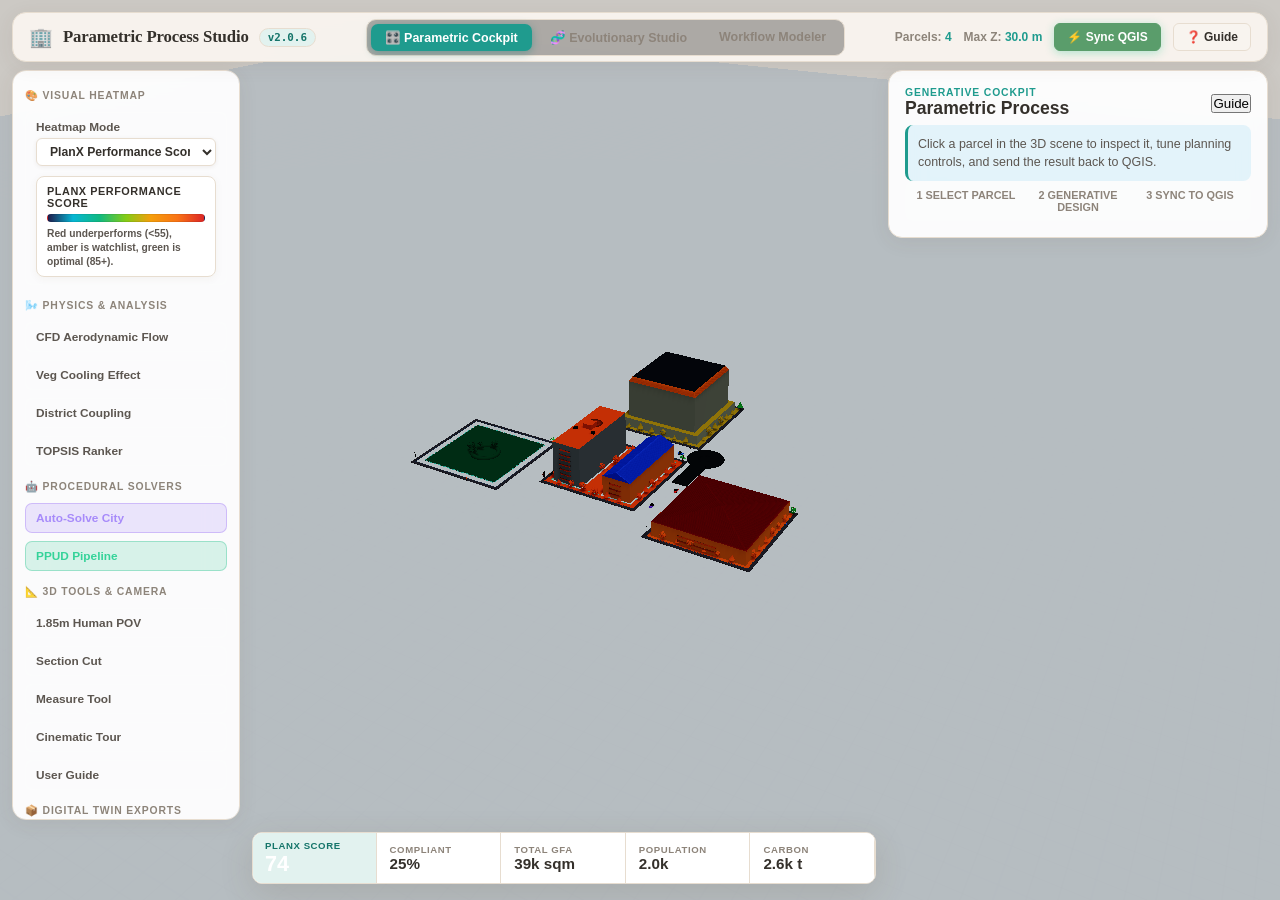
==== commit 876e2749: "Release v2.0.6 Fix non-finite JSON values in workflow results" ====
--- a/web/src/index.html
+++ b/web/src/index.html
@@ -47,8 +47,8 @@
             if (loading) loading.style.display = 'none';
         };
     </script>
-    <link rel="stylesheet" href="style.css?v=2.0.5">
-    <link rel="stylesheet" href="workflow_modeler.css?v=2.0.5">
+    <link rel="stylesheet" href="style.css?v=2.0.6">
+    <link rel="stylesheet" href="workflow_modeler.css?v=2.0.6">
     <script type="importmap">
         {
             "imports": {
@@ -68,7 +68,7 @@
         <div class="spinner"></div>
         <h2>Parametric Process Studio</h2>
         <p id="loading-text">Loading layer features from QGIS...</p>
-        <div class="version-badge">v2.0.5 - QGIS 4 Ready</div>
+        <div class="version-badge">v2.0.6 - QGIS 4 Ready</div>
     </div>
 
     <!-- 3D WebGL Viewport Canvas -->
@@ -79,7 +79,7 @@
         <div class="nav-brand">
             <span class="brand-icon">🏢</span>
             <span class="brand-title">Parametric Process Studio</span>
-            <span class="brand-badge">v2.0.5</span>
+            <span class="brand-badge">v2.0.6</span>
         </div>
 
         <div class="mode-tabs-container">
@@ -918,6 +918,6 @@
     <!-- Measurement Overlay -->
     <div id="measurement-overlay-container" style="position: absolute; top: 0; left: 0; pointer-events: none; z-index: 15; width: 100%; height: 100%; overflow: hidden;"></div>
 
-    <script type="module" src="app.js?v=2.0.5"></script>
+    <script type="module" src="app.js?v=2.0.6"></script>
 </body>
 </html>
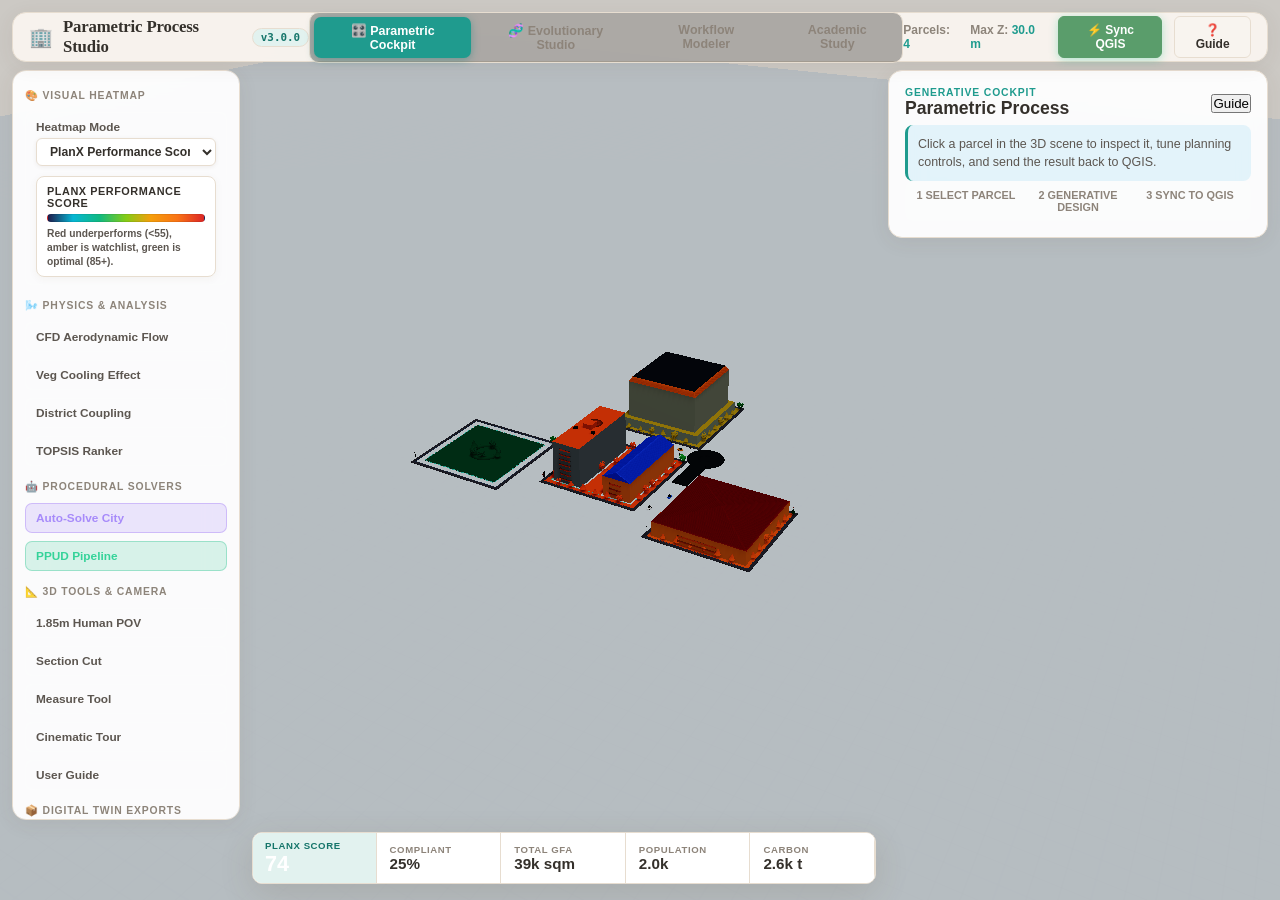
==== commit 1a803c79: "Release v3.0.0 Academic urban design study platform" ====
--- a/web/src/index.html
+++ b/web/src/index.html
@@ -47,8 +47,8 @@
             if (loading) loading.style.display = 'none';
         };
     </script>
-    <link rel="stylesheet" href="style.css?v=2.0.6">
-    <link rel="stylesheet" href="workflow_modeler.css?v=2.0.6">
+    <link rel="stylesheet" href="style.css?v=3.0.0">
+    <link rel="stylesheet" href="workflow_modeler.css?v=3.0.0">
     <script type="importmap">
         {
             "imports": {
@@ -68,7 +68,7 @@
         <div class="spinner"></div>
         <h2>Parametric Process Studio</h2>
         <p id="loading-text">Loading layer features from QGIS...</p>
-        <div class="version-badge">v2.0.6 - QGIS 4 Ready</div>
+        <div class="version-badge">v3.0.0 - Academic Study Platform</div>
     </div>
 
     <!-- 3D WebGL Viewport Canvas -->
@@ -79,13 +79,14 @@
         <div class="nav-brand">
             <span class="brand-icon">🏢</span>
             <span class="brand-title">Parametric Process Studio</span>
-            <span class="brand-badge">v2.0.6</span>
+            <span class="brand-badge">v3.0.0</span>
         </div>
 
         <div class="mode-tabs-container">
             <button id="tab-btn-parametric" class="mode-tab active" type="button">🎛️ Parametric Cockpit</button>
             <button id="tab-btn-wallacei" class="mode-tab" type="button">🧬 Evolutionary Studio</button>
             <button id="tab-btn-workflow" class="mode-tab" type="button">Workflow Modeler</button>
+            <button id="tab-btn-academic" class="mode-tab" type="button">Academic Study</button>
         </div>
 
         <div class="nav-actions">
@@ -95,6 +96,41 @@
             <button id="btn-guide-top" class="nav-btn" type="button">❓ Guide</button>
         </div>
     </header>
+
+    <section id="academic-study-view" class="academic-study-view hidden" aria-label="Academic urban design study">
+        <div class="academic-study-shell">
+            <header class="academic-study-header">
+                <div><p class="workflow-eyebrow">Reproducible block and neighborhood research</p><h2>Academic Urban Design Study</h2></div>
+                <span id="academic-schema-badge">Loading schema...</span>
+            </header>
+            <div class="academic-stage-grid">
+                <section class="academic-card">
+                    <h3>1. Study definition</h3>
+                    <label>Study name<input id="academic-name" value="Urban Design Alternatives"></label>
+                    <label>Projected CRS<input id="academic-crs" value="EPSG:32635"></label>
+                    <label>Seeds<input id="academic-seeds" value="42,31415,271828"></label>
+                    <button id="academic-create" class="workflow-run-button" type="button">Create validated study</button>
+                </section>
+                <section class="academic-card">
+                    <h3>2. Scenario assumptions</h3>
+                    <label>Maximum BCR<input id="academic-bcr" type="number" min="0.01" max="1" step="0.01" value="0.45"></label>
+                    <label>Maximum FAR<input id="academic-far" type="number" min="0.01" step="0.1" value="2.5"></label>
+                    <label>Maximum height (m)<input id="academic-height" type="number" min="0.1" step="0.5" value="18"></label>
+                    <label>Design rainfall (mm)<input id="academic-rainfall" type="number" min="0" step="1" value="50"></label>
+                </section>
+                <section class="academic-card">
+                    <h3>3. Research protocol</h3>
+                    <ol><li>Validate projected site geometry and zoning sources.</li><li>Run at least three declared seeds.</li><li>Inspect the full Pareto set and robustness summary.</li><li>Validate shortlisted designs with an appropriate domain model.</li></ol>
+                    <p class="academic-scope">Built-in environmental metrics are screening-level proxies, not calibrated CFD, energy, or certified LCA results.</p>
+                </section>
+                <section class="academic-card academic-result-card">
+                    <h3>Study manifest</h3>
+                    <pre id="academic-result">Create a study to generate its auditable manifest.</pre>
+                    <button id="academic-export" type="button" disabled>Export study JSON</button>
+                </section>
+            </div>
+        </div>
+    </section>
 
     <section id="workflow-modeler-view" class="workflow-modeler-view hidden" aria-label="Visual workflow modeler">
         <aside class="workflow-palette workflow-panel">
@@ -918,6 +954,6 @@
     <!-- Measurement Overlay -->
     <div id="measurement-overlay-container" style="position: absolute; top: 0; left: 0; pointer-events: none; z-index: 15; width: 100%; height: 100%; overflow: hidden;"></div>
 
-    <script type="module" src="app.js?v=2.0.6"></script>
+    <script type="module" src="app.js?v=3.0.0"></script>
 </body>
 </html>
--- a/web/src/style.css
+++ b/web/src/style.css
@@ -195,6 +195,21 @@
     background: rgba(255, 255, 255, 0.08);
 }
 
+.academic-study-view { position: fixed; inset: 72px 0 0; z-index: 30; overflow: auto; background: #f4f1ea; color: #1f2937; }
+.academic-study-shell { max-width: 1280px; margin: 0 auto; padding: 28px; }
+.academic-study-header { display: flex; justify-content: space-between; align-items: center; margin-bottom: 22px; }
+.academic-study-header h2 { margin: 4px 0; font-size: 28px; }
+#academic-schema-badge { padding: 7px 12px; border-radius: 999px; background: #dff4ef; color: #0f766e; font-weight: 700; }
+.academic-stage-grid { display: grid; grid-template-columns: repeat(2, minmax(0, 1fr)); gap: 18px; }
+.academic-card { background: #fff; border: 1px solid #d6d3cd; border-radius: 14px; padding: 20px; box-shadow: 0 8px 24px rgba(42, 37, 30, .08); }
+.academic-card h3 { margin: 0 0 14px; color: #115e59; }
+.academic-card label { display: grid; gap: 5px; margin: 10px 0; font-size: 12px; font-weight: 700; }
+.academic-card input { border: 1px solid #b8b5ae; border-radius: 7px; padding: 9px; font: inherit; }
+.academic-card button { border: 0; border-radius: 7px; padding: 10px 14px; cursor: pointer; }
+.academic-scope { border-left: 4px solid #d97706; padding: 10px; background: #fff7ed; }
+.academic-result-card pre { min-height: 180px; max-height: 320px; overflow: auto; white-space: pre-wrap; background: #17211f; color: #d1fae5; border-radius: 8px; padding: 12px; }
+@media (max-width: 900px) { .academic-stage-grid { grid-template-columns: 1fr; } }
+
 /* Top Bar Stats & Actions */
 .nav-actions {
     display: flex;
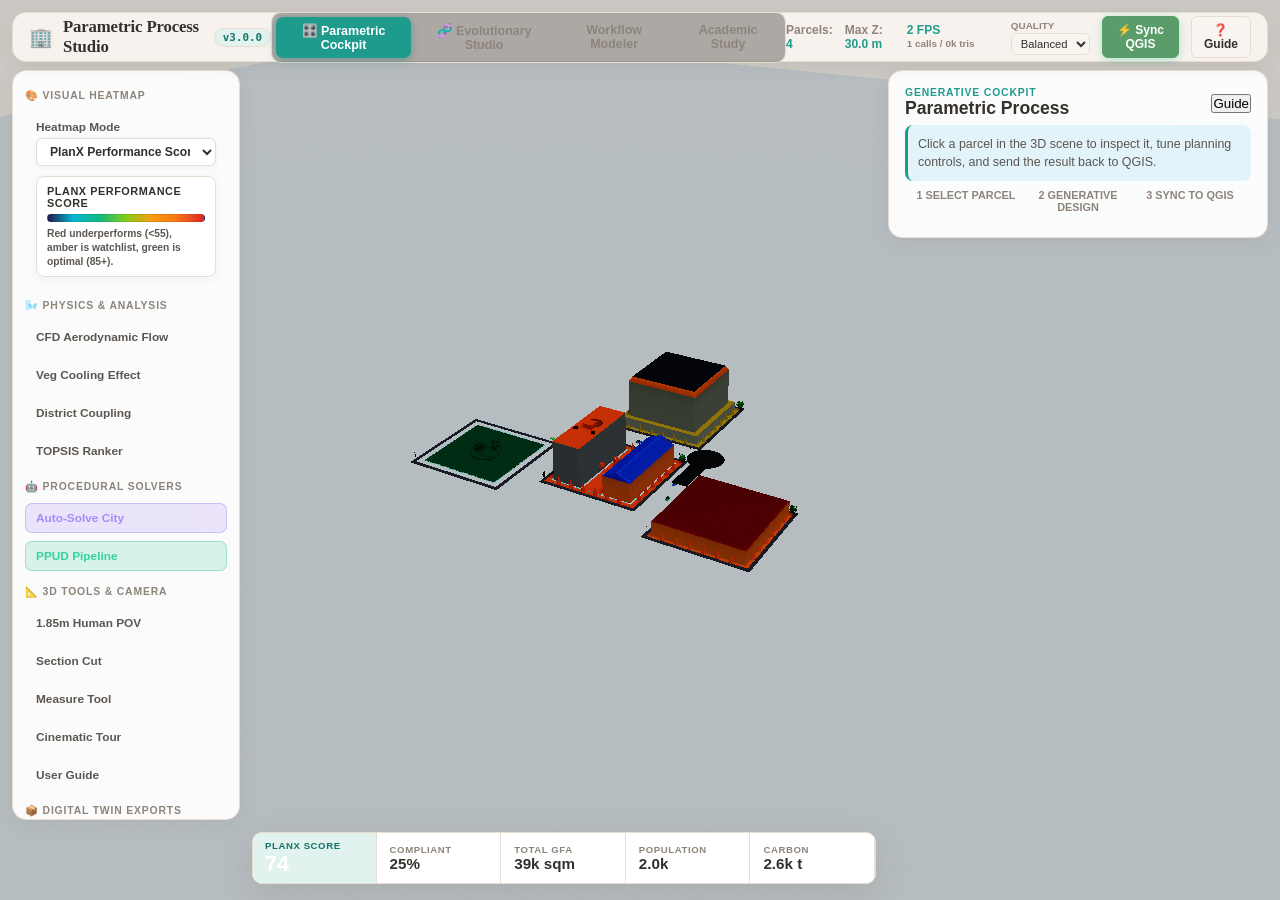
==== commit ed11bc5c: "Add academic workflows and scalable Three.js rendering" ====
--- a/web/src/index.html
+++ b/web/src/index.html
@@ -92,6 +92,18 @@
         <div class="nav-actions">
             <span class="nav-stat">Parcels: <strong id="hud-total-parcels">0</strong></span>
             <span class="nav-stat">Max Z: <strong id="hud-max-z">0 m</strong></span>
+            <span class="nav-stat render-telemetry" title="Measured viewport performance">
+                <strong id="hud-render-fps">-- FPS</strong>
+                <span id="hud-render-load">-- calls / -- tris</span>
+            </span>
+            <label class="quality-control" title="Viewport render budget">
+                <span>Quality</span>
+                <select id="viewport-quality" aria-label="Viewport quality">
+                    <option value="low">Low</option>
+                    <option value="balanced" selected>Balanced</option>
+                    <option value="high">High</option>
+                </select>
+            </label>
             <button id="btn-sync-top" class="nav-btn primary-btn" onclick="document.getElementById('btn-sync')?.click()">⚡ Sync QGIS</button>
             <button id="btn-guide-top" class="nav-btn" type="button">❓ Guide</button>
         </div>
@@ -138,12 +150,12 @@
                 <p class="workflow-eyebrow">Rule Components</p>
                 <h2>Node Palette</h2>
             </div>
-            <p class="workflow-help">Tek tık: bileşeni ekler, seçer ve seçili son düğüme bağlar. Sürükle-bırak ve portlar manuel kurgu için kullanılabilir.</p>
-            <label class="workflow-one-click-control" title="Paletten eklenen yeni bileşeni seçili son düğüme otomatik bağlar">
+            <p class="workflow-help">One click adds and selects a component, then connects it to the last selected node. Drag-and-drop and ports remain available for manual graph editing.</p>
+            <label class="workflow-one-click-control" title="Automatically connect a newly added palette component to the last selected node">
                 <input id="workflow-one-click" type="checkbox" checked>
-                <span><strong>Tek Tık Zincir</strong><small>Ekle + seç + otomatik bağla</small></span>
+                <span><strong>One-click Chain</strong><small>Add + select + auto-connect</small></span>
             </label>
-            <button id="workflow-open-guide" class="workflow-guide-button" type="button">Analitik Workflow Rehberi</button>
+            <button id="workflow-open-guide" class="workflow-guide-button" type="button">Analytical Workflow Guide</button>
             <div id="workflow-palette-list" class="workflow-palette-list"></div>
         </aside>
 
@@ -157,7 +169,10 @@
                     <span>Template</span>
                     <select id="workflow-template">
                         <option value="balanced">Balanced Optimization</option>
-                        <option value="ppud">PPUD Rule Chain</option>
+                        <option value="feasibility">Zoning Feasibility Screening</option>
+                        <option value="low_carbon">Low-Carbon Development</option>
+                        <option value="climate">Climate-Resilient District</option>
+                        <option value="ppud">Phased PPUD Fabric</option>
                         <option value="district">District Performance</option>
                         <option value="blank">Blank Canvas</option>
                     </select>
@@ -736,219 +751,9 @@
     <!-- Analytical User Guide Scrim & Panel -->
     <div id="guide-scrim" class="guide-scrim hidden"></div>
     <section id="guide-panel" class="guide-panel hidden" role="dialog" aria-labelledby="guide-title" aria-modal="false">
-        <div class="guide-header">
-            <div>
-                <p class="guide-kicker">PlanX karar ve workflow el kitabı</p>
-                <h2 id="guide-title">Parametric Process Studio: Uçtan Uca Analitik Rehber</h2>
-                <p class="guide-subtitle">Ne yapılır, neden yapılır, sonuç nasıl okunur ve karara nasıl dönüştürülür?</p>
-            </div>
-            <button id="btn-guide-close" class="guide-close" type="button" aria-label="Rehberi kapat">✕</button>
-        </div>
-
-        <div class="guide-tools">
-            <label for="guide-search">Rehberde ara</label>
-            <input id="guide-search" type="search" placeholder="Örn. TOPSIS, FAR, karbon, yakınsama, QGIS…" autocomplete="off">
-            <span id="guide-search-status" aria-live="polite">10 bölüm</span>
-        </div>
-
-        <div class="guide-layout">
-            <nav id="guide-nav" class="guide-nav" aria-label="Rehber bölümleri">
-                <button type="button" data-guide-target="guide-start">1. Karar modeli</button>
-                <button type="button" data-guide-target="guide-data">2. Veri hazırlama</button>
-                <button type="button" data-guide-target="guide-workspaces">3. Çalışma alanları</button>
-                <button type="button" data-guide-target="guide-workflow">4. Workflow Modeler</button>
-                <button type="button" data-guide-target="guide-nodes">5. Node referansı</button>
-                <button type="button" data-guide-target="guide-optimizer">6. Optimizasyon</button>
-                <button type="button" data-guide-target="guide-results">7. Sonuçları okuma</button>
-                <button type="button" data-guide-target="guide-decision">8. Karar ve aksiyon</button>
-                <button type="button" data-guide-target="guide-improve">9. İyileştirme</button>
-                <button type="button" data-guide-target="guide-output">10. Çıktı ve denetim</button>
-            </nav>
-
-            <article id="guide-content" class="guide-content">
-                <section id="guide-start" class="guide-section guide-searchable">
-                    <p class="guide-section-label">01 · Önce karar sorusu</p>
-                    <h3>Modeli çalıştırmadan önce “iyi çözüm”ü tanımlayın</h3>
-                    <p>Parametric Process tek bir doğru proje üretmez; aynı imar ve geometri koşulları altında farklı performans dengeleri sunan alternatifler üretir. Başarılı kullanım, araç seçimiyle değil karar sorusuyla başlar.</p>
-                    <div class="guide-callout guide-callout-primary">
-                        <strong>Önerilen karar cümlesi</strong>
-                        <p>“Yasal BCR/FAR/yükseklik sınırlarını aşmadan, kabul edilebilir karbon ve açık alan düzeyinde, yeterli GFA ve mikroiklim performansı sağlayan 3–5 uygulanabilir alternatifi belirle.”</p>
-                    </div>
-                    <div class="guide-process-ribbon" aria-label="Analitik karar döngüsü">
-                        <span>1 · Kapsam</span><b>→</b><span>2 · Kısıt</span><b>→</b><span>3 · Üret</span><b>→</b><span>4 · Ölç</span><b>→</b><span>5 · Kıyasla</span><b>→</b><span>6 · Doğrula</span><b>→</b><span>7 · Uygula</span>
-                    </div>
-                    <div class="guide-card-grid">
-                        <div class="guide-card"><h4>Sert eşikler</h4><p>Mevzuat, mülkiyet, minimum açık alan, maksimum yükseklik gibi ihlal edilemeyecek koşullar.</p></div>
-                        <div class="guide-card"><h4>Tercihler</h4><p>GFA, karbon, rüzgâr, güneş, finans ve kamusal alan gibi birbiriyle takas edilen hedefler.</p></div>
-                        <div class="guide-card"><h4>Karar kanıtı</h4><p>Pareto konumu, TOPSIS sırası, duyarlılık, 3B kontrol ve QGIS üzerinde mekânsal doğrulama.</p></div>
-                    </div>
-                    <p class="guide-warning"><strong>Sınır:</strong> Çıktılar erken tasarım ve alternatif değerlendirme desteğidir. Statik, yangın, ulaşım, jeoteknik, yasal uygunluk veya ayrıntılı CFD raporunun yerine geçmez.</p>
-                </section>
-
-                <section id="guide-data" class="guide-section guide-searchable">
-                    <p class="guide-section-label">02 · Girdi kalitesi</p>
-                    <h3>QGIS katmanını analize hazır hâle getirin</h3>
-                    <table class="guide-table">
-                        <thead><tr><th>Kontrol</th><th>Neden önemli?</th><th>Önerilen işlem</th></tr></thead>
-                        <tbody>
-                            <tr><td>Geometri</td><td>Geçersiz veya kendini kesen poligon alan/offset üretimini bozar.</td><td>Fix Geometries çalıştırın; boş ve sıfır alanlı objeleri kaldırın.</td></tr>
-                            <tr><td>CRS</td><td>Coğrafi derece birimi metre tabanlı mesafe ve alanı çarpıtır.</td><td>Çalışma bölgesine uygun projeksiyonlu CRS kullanın; ekranda EPSG:3857 yalnızca görüntüleme köprüsüdür.</td></tr>
-                            <tr><td>Ölçek</td><td>Çok büyük katman tarayıcı ve optimizasyon süresini artırır.</td><td>Önce seçili ada/parsellerle pilot koşu yapın, sonra kapsamı büyütün.</td></tr>
-                            <tr><td>Kimlik</td><td>QGIS’e geri yazım feature ID üzerinden eşleşir.</td><td>Kaynak katmanı koşu sırasında silmeyin, filtreyi veya ID düzenini değiştirmeyin.</td></tr>
-                            <tr><td>Bağlam</td><td>Tek parsel sonucu komşuluk etkilerini eksik temsil edebilir.</td><td>Gölge/rüzgâr/ilçe fiziği için anlamlı bir komşuluk kümesi seçin.</td></tr>
-                        </tbody>
-                    </table>
-                    <div class="guide-check-row"><span>□ Katman poligon</span><span>□ CRS metre tabanlı</span><span>□ Geometri geçerli</span><span>□ Kapsam bilinçli</span><span>□ Kaynak kopyası alındı</span></div>
-                </section>
-
-                <section id="guide-workspaces" class="guide-section guide-searchable">
-                    <p class="guide-section-label">03 · Doğru yüzeyi seçme</p>
-                    <h3>Üç çalışma alanı, üç farklı karar düzeyi</h3>
-                    <div class="guide-card-grid guide-card-grid-three">
-                        <div class="guide-card"><h4>Parametric Cockpit</h4><p><strong>Ne zaman?</strong> Tek parseli hızlı düzenlemek, kütleyi ve katmanları görsel kontrol etmek için.</p><p><strong>Çıktı:</strong> Anlık metrik, 3B fenotip ve QGIS parametre güncellemesi.</p></div>
-                        <div class="guide-card"><h4>Evolutionary Studio</h4><p><strong>Ne zaman?</strong> Çok sayıda alternatif üretip Pareto, PCP, yakınsama ve küme analizi yapmak için.</p><p><strong>Çıktı:</strong> Popülasyon, Pareto ön cephesi ve seçilebilir adaylar.</p></div>
-                        <div class="guide-card"><h4>Workflow Modeler</h4><p><strong>Ne zaman?</strong> Tekrarlanabilir kural zinciri kurmak, JSON olarak saklamak ve ekip standardı oluşturmak için.</p><p><strong>Çıktı:</strong> Denetlenebilir DAG, koşu günlüğü, seçili çözümler ve QGIS güncellemeleri.</p></div>
-                    </div>
-                    <p><strong>Pratik sıra:</strong> Cockpit ile veri/geometriyi doğrula → Evolutionary Studio ile hedef davranışını öğren → Workflow Modeler ile kararlı süreci standartlaştır.</p>
-                </section>
-
-                <section id="guide-workflow" class="guide-section guide-searchable">
-                    <p class="guide-section-label">04 · Grasshopper tarzı kural zinciri</p>
-                    <h3>Workflow Modeler nasıl kullanılır?</h3>
-                    <ol class="guide-steps">
-                        <li><strong>Şablon seçin:</strong> Balanced genel optimizasyon; PPUD parsel/kütle üretimi; District çevresel bağlaşım; Blank özel akış içindir.</li>
-                        <li><strong>Tek Tık Zincir açıkken</strong> paletten bir kutuya bir kez basın. Yeni kutu eklenir, seçilir ve seçili son kutuya bağlanır.</li>
-                        <li><strong>Inspector</strong> üzerinden parametreleri düzenleyin. Bir kutuya ilk basışta seçim gerçekleşir; ikinci tık gerekmez.</li>
-                        <li><strong>Manuel bağlantı:</strong> Çıkış noktasına, sonra hedef giriş noktasına basın. Dallanma veya özel sıra için sürükle-bırak kullanın.</li>
-                        <li><strong>Run Workflow</strong> ile önce DAG doğrulanır, sonra her node sırayla çalışır. Logdaki her satır yürütme kanıtıdır.</li>
-                        <li><strong>Preview Best in 3D</strong> yalnızca görsel ön incelemedir. <strong>Sync Result to QGIS</strong> kullanıcı onayıyla alanları kaynak katmana yazar.</li>
-                    </ol>
-                    <div class="guide-callout"><strong>Geçerli temel zincir</strong><code>QGIS Site Layer → Zoning Envelope → Evolutionary Solver → TOPSIS Ranker → Select Best → QGIS Output</code></div>
-                    <details open><summary>Bağlantı kuralları</summary><ul><li>Her akışın kökü QGIS Site Layer olmalıdır.</li><li>Bir node tek bir doğrudan giriş alır; bir kaynak birden fazla kola çıkabilir.</li><li>Döngü oluşturulamaz; yürütme sırası topolojik olarak hesaplanır.</li><li>Bağlantısız kutu koşuyu durdurur. Delete seçili node/bağlantıyı kaldırır, Escape bağlantı modunu iptal eder.</li></ul></details>
-                    <details><summary>Şablonları ne zaman kullanmalı?</summary><ul><li><strong>Balanced:</strong> Plan kararı ve çok amaçlı tasarım için varsayılan.</li><li><strong>PPUD:</strong> Ada → alt parsel → yapı konfigürasyonu → kademeli doku üretimi.</li><li><strong>District:</strong> Üretilen kütlelerin gölge, kanyon rüzgârı, konfor ve yağmur suyu bağlaşımını incelemek.</li><li><strong>Blank:</strong> Kurumsal standart veya deneysel zincir. Önce Site Layer ekleyin.</li></ul></details>
-                </section>
-
-                <section id="guide-nodes" class="guide-section guide-searchable">
-                    <p class="guide-section-label">05 · Teknik node sözlüğü</p>
-                    <h3>Her kutu ne yapar, ne zaman kullanılır?</h3>
-                    <div class="guide-node-list">
-                        <details open><summary><span class="node-dot node-blue"></span>QGIS Site Layer · Input</summary><p>Canlı poligon katmanını okur. <strong>scope=all</strong> bütün objeleri, <strong>selected</strong> yalnız QGIS seçimini işler. Pilot kalibrasyonda selected; nihai alan çalışmasında kontrollü all kullanın.</p></details>
-                        <details><summary><span class="node-dot node-amber"></span>Zoning Envelope · Rules</summary><p><strong>max_bcr</strong> taban alanı/parsel alanı, <strong>max_far</strong> toplam inşaat alanı/parsel alanı, <strong>max_height</strong> metre üst sınırıdır. Bunları hedef değil sert uygunluk eşiği olarak kurun; mevzuat kaynağını koşu kaydına ekleyin.</p></details>
-                        <details><summary><span class="node-dot node-violet"></span>Shape Grammar · Generate</summary><p>Aday alt parseller üretir. Frontage yol cephesi mantığı; grid düzenli ağ; perimeter çevre blok; organic düzensiz doku; radial odaklı kurgu; hybrid karma stratejidir. target_frontage ve min_lot_area üretim çeşitliliğini belirler.</p></details>
-                        <details><summary><span class="node-dot node-purple"></span>PPUD Fabric · Generate</summary><p>Parsel yerleşimi, yapı konfigürasyonu ve incremental fabric aşamalarını ardışık yürütür. <strong>incremental_steps</strong> kademeli oluşum derinliği, <strong>climate_feedback</strong> iklim geri beslemesi, <strong>seed</strong> tekrarlanabilirlik sağlar. max_features ile önce küçük örnek test edin.</p></details>
-                        <details><summary><span class="node-dot node-green"></span>Evolutionary Solver · Optimize</summary><p>Karar değişkenlerinden popülasyon üretir ve objective yönlerine göre evrimleştirir. population çeşitlilik, generations yakınsama bütçesidir. Aynı seed aynı koşuyu karşılaştırmayı kolaylaştırır; hedef veya sınır değişince yeni senaryo kimliği kullanın.</p></details>
-                        <details><summary><span class="node-dot node-cyan"></span>District Physics · Analyze</summary><p>Gölge, sokak kanyonu rüzgârı, dış mekân konforu ve yağmur suyu bağlaşımını alan ölçeğinde değerlendirir. Tek bina yerine komşu kütlelerle yorumlayın; yön ve bağlam değişimlerine karşı duyarlılık koşusu yapın.</p></details>
-                        <details><summary><span class="node-dot node-pink"></span>TOPSIS Ranker · Decide</summary><p>Pareto adaylarını ideal çözüme yakınlık ve en kötü çözüme uzaklık üzerinden göreli sıralar. TOPSIS puanı mutlak kalite değildir; yalnız aynı aday kümesi, aynı objective tanımı ve aynı yönler içinde anlamlıdır.</p></details>
-                        <details><summary><span class="node-dot node-red"></span>Select Best · Decide</summary><p>topsis, en yüksek PlanX Score, en düşük karbon veya en yüksek GFA yöntemlerinden biriyle ilk 1–10 adayı seçer. Yönetim kararı için tek aday yerine genellikle 3–5 alternatif kısa listeleyin.</p></details>
-                        <details><summary><span class="node-dot node-teal"></span>QGIS Output · Output</summary><p>FAR, BCR, GFA, kat, tipoloji, karbon, rüzgâr, güneş, runoff ve Pareto alanları için gözden geçirilebilir update paketi üretir. apply_mode=selected güvenli pilot; all kontrollü toplu uygulamadır.</p></details>
-                    </div>
-                </section>
-
-                <section id="guide-optimizer" class="guide-section guide-searchable">
-                    <p class="guide-section-label">06 · Arama stratejisi</p>
-                    <h3>Algoritma ve koşu bütçesi nasıl seçilir?</h3>
-                    <table class="guide-table">
-                        <thead><tr><th>Algoritma</th><th>Güçlü olduğu durum</th><th>Dikkat</th></tr></thead>
-                        <tbody>
-                            <tr><td>NSGA-II</td><td>2–4 hedef, hızlı başlangıç, dengeli varsayılan.</td><td>Çok hedefte ayrıştırma gücü düşebilir.</td></tr>
-                            <tr><td>SPEA-2</td><td>Yoğunluk ve arşiv kalitesi önemliyse; benzer çözümleri ayırmak için.</td><td>Küçük popülasyonda arşiv çeşitliliğini izleyin.</td></tr>
-                            <tr><td>NSGA-III</td><td>4+ hedefli many-objective problemlerde referans yönleriyle dağılım için.</td><td>Popülasyon çok küçükse hedef uzayı seyrek kalır.</td></tr>
-                            <tr><td>MOEA/D</td><td>Hedefleri alt problemlere ayrıştırarak dengeli kapsam arandığında.</td><td>Hedef ölçekleri aşırı farklıysa normalizasyonu sonuç grafiklerinde kontrol edin.</td></tr>
-                        </tbody>
-                    </table>
-                    <div class="guide-card-grid">
-                        <div class="guide-card"><h4>Keşif koşusu</h4><p>Population 16–24, generations 5–10. Amaç parametre hatası, boş Pareto ve yanlış objective yönünü erken görmek.</p></div>
-                        <div class="guide-card"><h4>Kalibrasyon koşusu</h4><p>Population 30–50, generations 15–30. Aynı seed ile tek parametreyi değiştirip etkisini kıyaslayın.</p></div>
-                        <div class="guide-card"><h4>Nihai kısa liste</h4><p>En az 2–3 farklı seed; yakınsama ve Pareto kapsaması kararlıysa karar analizi yapın.</p></div>
-                    </div>
-                    <details open><summary>Objective yönü nasıl belirlenir?</summary><p><strong>Max:</strong> planx_score, gfa, wind_ventilation, solar_radiation_kwh, pollution_dispersion, sky_view_factor, daylight_index, roi_percentage, pv_yield_mwh, open_space_ratio. <strong>Min:</strong> carbon_kg, runoff_m3, constraint_penalty. UTCI gibi konfor göstergelerinde modeldeki tanımı kontrol edin; sayısal büyüklüğü körlemesine max/min yapmayın.</p></details>
-                    <details><summary>Crossover ve mutation</summary><p>Crossover mevcut iyi özellikleri birleştirir; mutation yeni bölgeleri keşfeder. Çözümler birbirine çok benziyorsa mutation oranını kademeli artırın. Sonuçlar rastgele ve kararsızsa popülasyon/generation artırıp mutation’ı azaltarak yeniden karşılaştırın.</p></details>
-                </section>
-
-                <section id="guide-results" class="guide-section guide-searchable">
-                    <p class="guide-section-label">07 · Analitik okuma</p>
-                    <h3>Grafikler ne söyler, ne söylemez?</h3>
-                    <table class="guide-table">
-                        <thead><tr><th>Görünüm</th><th>Nasıl okunur?</th><th>Karar sinyali</th></tr></thead>
-                        <tbody>
-                            <tr><td>Pareto Scatter</td><td>Bir hedef iyileşirken diğerinin maliyetini gösterir. Dış sınırdaki çözümler baskın değildir.</td><td>Dirsek noktaları küçük fedakârlıkla büyük kazanım sağlayan adaylardır.</td></tr>
-                            <tr><td>PCP</td><td>Her çizgi bir çözüm, her dikey eksen bir metrik. Brush ile kabul aralığı filtrelenir.</td><td>Aynı anda bütün eşikleri geçen çizgiler kısa liste çekirdeğidir.</td></tr>
-                            <tr><td>Fitness trajectory</td><td>Min/mean/max ve standart sapmanın nesiller boyunca değişimi.</td><td>İyileşme durup varyans korunuyorsa yakınsama; varyans erken sıfırlanıyorsa çeşitlilik kaybı.</td></tr>
-                            <tr><td>Radar</td><td>Tek adayın normalize edilmiş çoklu performans profili.</td><td>Şekil karşılaştırılır; alan büyüklüğü tek başına mutlak başarı değildir.</td></tr>
-                            <tr><td>K-Means / PCA</td><td>Benzer çözüm ailelerini ve uç tipleri gruplar.</td><td>Her anlamlı kümeden temsilci seçmek alternatif çeşitliliğini korur.</td></tr>
-                            <tr><td>Population table</td><td>Ham genotype, metrik, rank ve uygunluk denetimi.</td><td>Grafik yorumunu sayısal değer ve constraint_penalty ile doğrulayın.</td></tr>
-                        </tbody>
-                    </table>
-                    <div class="guide-callout guide-callout-primary"><strong>Okuma sırası</strong><p>Önce constraint_penalty ve mevzuat → sonra Pareto → PCP ile eşik filtresi → küme temsilleri → 3B/mekânsal kontrol → TOPSIS ve duyarlılık.</p></div>
-                    <details><summary>Temel metriklerin yorumu</summary><ul><li><strong>FAR/BCR/height:</strong> Üretim kapasitesi ve kütle yoğunluğu; zoning üst sınırlarıyla birlikte okunur.</li><li><strong>GFA:</strong> Toplam üretilebilir kat alanı; kalite veya uygulanabilirlik göstergesi değildir.</li><li><strong>carbon_kg:</strong> Model varsayımlarına bağlı karşılaştırmalı yaşam döngüsü yükü.</li><li><strong>wind_ventilation / pedestrian_wind_comfort:</strong> Havalanma ile yaya rahatsızlığını birlikte okuyun; yüksek hız her yerde iyi değildir.</li><li><strong>solar / daylight / PV:</strong> Cephe ve çatı enerji fırsatları; gölge ve aşırı ısınma ile çapraz kontrol edilir.</li><li><strong>runoff / open_space:</strong> Geçirimsizlik ve kamusal/yeşil alan dengesini gösterir.</li><li><strong>PlanX Score:</strong> Birleşik yardımcı puandır; ham metriklerin yerine geçmez.</li></ul></details>
-                </section>
-
-                <section id="guide-decision" class="guide-section guide-searchable">
-                    <p class="guide-section-label">08 · Analizden yönetişime</p>
-                    <h3>Sonuç nasıl karara ve aksiyona çevrilir?</h3>
-                    <ol class="guide-steps">
-                        <li><strong>Uygunluk kapısı:</strong> İhlalli adayları ayırın; istisna varsayımı varsa açıkça kaydedin.</li>
-                        <li><strong>Kısa liste:</strong> Pareto ve PCP filtresiyle 3–5 aday tutun; yalnız en yüksek birleşik puanı seçmeyin.</li>
-                        <li><strong>Temsil çeşitliliği:</strong> Farklı K-Means kümelerinden en az bir aday alın.</li>
-                        <li><strong>TOPSIS senaryosu:</strong> “Yoğunluk”, “iklim”, “düşük karbon” gibi farklı tercih setleriyle sıralamanın değişip değişmediğini ölçün.</li>
-                        <li><strong>Dayanıklılık:</strong> Seed, imar eşiği ve kritik maliyet/iklim girdilerini değiştirin. Sürekli üst sıralarda kalan adayları robust kabul edin.</li>
-                        <li><strong>Mekânsal doğrulama:</strong> 3B önizleme ve QGIS üzerinde erişim, komşuluk, cephe, mülkiyet ve servis alanlarını inceleyin.</li>
-                        <li><strong>Karar kaydı:</strong> Seçim gerekçesi, elenen alternatifler, riskler, koşullar ve sonraki uzman analizlerini kaydedin.</li>
-                    </ol>
-                    <table class="guide-table">
-                        <thead><tr><th>Bulgudan</th><th>Karara</th><th>Aksiyona</th></tr></thead>
-                        <tbody>
-                            <tr><td>GFA yüksek, karbon/runoff kötü</td><td>Yoğunluk hedefi koşullu kabul</td><td>Tipoloji/malzeme değiştir; açık alan ve geçirgen yüzey alt sınırı koy.</td></tr>
-                            <tr><td>Rüzgâr zayıf, kanyon oranı yüksek</td><td>Kütle sürekliliğini kır</td><td>Setback, yükseklik kademesi ve rüzgâr koridorunu alternatif olarak yeniden üret.</td></tr>
-                            <tr><td>TOPSIS sırası küçük ağırlık değişiminde ters dönüyor</td><td>Karar kırılgan</td><td>Tek kazanan yerine kısa listeyi koru; ek veri ve paydaş ağırlığı topla.</td></tr>
-                            <tr><td>Farklı seedlerde aynı çözüm ailesi öne çıkıyor</td><td>Çözüm robust</td><td>Detay tasarım, maliyet ve mevzuat doğrulamasına geçir.</td></tr>
-                        </tbody>
-                    </table>
-                </section>
-
-                <section id="guide-improve" class="guide-section guide-searchable">
-                    <p class="guide-section-label">09 · Teşhis ve iterasyon</p>
-                    <h3>Sonuç kalitesi nasıl iyileştirilir?</h3>
-                    <table class="guide-table">
-                        <thead><tr><th>Belirti</th><th>Muhtemel neden</th><th>İyileştirme</th></tr></thead>
-                        <tbody>
-                            <tr><td>Koşu başlamıyor</td><td>Bağlantısız node, Site Layer kökü yok, döngü veya çoklu giriş.</td><td>Logdaki ilk validation mesajını düzeltin; temel zincire dönüp node’ları sırayla ekleyin.</td></tr>
-                            <tr><td>Uygun çözüm yok</td><td>FAR/BCR/yükseklik birlikte fiziksel olarak olanaksız veya hedefler çelişkili.</td><td>Önce mevzuat doğruluğunu kontrol edin; karar uzayını genişletin, kısıtı keyfî gevşetmeyin.</td></tr>
-                            <tr><td>Tüm çözümler benzer</td><td>Mutation düşük, aralık dar veya erken yakınsama.</td><td>Mutation’ı küçük adımla artırın; popülasyonu büyütün; genotype sınırlarını gözden geçirin.</td></tr>
-                            <tr><td>Sonuçlar her koşuda değişiyor</td><td>Arama bütçesi düşük veya problem çok modlu.</td><td>Seed’i sabitleyerek kalibre edin; sonra çoklu seed ile robust sıralama yapın.</td></tr>
-                            <tr><td>TOPSIS anlamsız görünüyor</td><td>Objective yönü yanlış, aday kümesi zayıf veya tek metrik baskın.</td><td>Min/max yönlerini doğrulayın; Pareto dışını ele; ham metrik ve PCP ile sıralamayı denetleyin.</td></tr>
-                            <tr><td>3B iyi, metrik kötü</td><td>Görsel beğeni ile ölçülen hedef farklı.</td><td>Metrik varsayımlarını açın; gerekiyorsa yeni hedef/sınır tanımlayın, puanı görsele uydurmayın.</td></tr>
-                            <tr><td>Tarayıcı yavaş</td><td>Çok özellik, yüksek popülasyon veya arka planda aktif 3B.</td><td>Selected scope ve pilot alan kullanın; koşu bütçesini kademeli büyütün.</td></tr>
-                        </tbody>
-                    </table>
-                    <p><strong>Bilimsel iterasyon kuralı:</strong> Aynı karşılaştırmada yalnız bir ana varsayımı değiştirin; seed, workflow JSON ve veri anlık görüntüsünü sabit tutun.</p>
-                </section>
-
-                <section id="guide-output" class="guide-section guide-searchable">
-                    <p class="guide-section-label">10 · Uygulama ve izlenebilirlik</p>
-                    <h3>QGIS’e güvenli aktarım ve karar kaydı</h3>
-                    <ol class="guide-steps">
-                        <li>Önce <strong>Preview Best in 3D</strong>; kütle, yönelim, yükseklik ve komşuluk anomalisini kontrol edin.</li>
-                        <li><strong>Save</strong> tarayıcı profilinde hızlı kayıt; <strong>Export JSON</strong> taşınabilir ve arşivlenebilir süreç kaydıdır.</li>
-                        <li>İlk senkronizasyonda <strong>apply_mode=selected</strong> kullanın ve bir özellikte oluşan alanları denetleyin.</li>
-                        <li>Kaynak katmanın yedeğini alın; düzenleme oturumunu commit etmeden önce attribute diff’i inceleyin.</li>
-                        <li>Koşu kimliği için tarih, veri sürümü, CRS, seed, algoritma, population, generations ve karar senaryosunu kaydedin.</li>
-                    </ol>
-                    <div class="guide-checklist">
-                        <h4>Nihai karar checklist</h4>
-                        <label><input type="checkbox"> Geometri ve CRS doğrulandı</label>
-                        <label><input type="checkbox"> Sert imar koşulları kaynağıyla doğrulandı</label>
-                        <label><input type="checkbox"> En az iki seed / duyarlılık koşusu karşılaştırıldı</label>
-                        <label><input type="checkbox"> Pareto + PCP + ham tablo birlikte okundu</label>
-                        <label><input type="checkbox"> 3B ve QGIS mekânsal kontrol yapıldı</label>
-                        <label><input type="checkbox"> Kısa liste gerekçesi ve riskler kaydedildi</label>
-                        <label><input type="checkbox"> Workflow JSON ve sonuç dosyaları arşivlendi</label>
-                    </div>
-                    <details><summary>Kısa sözlük</summary><p><strong>Genotype:</strong> Tasarımı üreten karar değişkenleri. <strong>Phenotype:</strong> Bu değişkenlerin oluşturduğu 3B/mekânsal çözüm. <strong>Pareto optimal:</strong> Bir hedefi kötüleştirmeden başka hedefi iyileştiremeyen aday. <strong>Dominance:</strong> Bir adayın tüm hedeflerde en az eşit ve birinde daha iyi olması. <strong>Convergence:</strong> Popülasyonun yüksek kaliteli bölgeye yaklaşması. <strong>Diversity:</strong> Farklı çözüm ailelerinin korunması. <strong>Seed:</strong> Rastgele üretimin tekrarlanabilir başlangıcı. <strong>TOPSIS:</strong> İdeal ve anti-ideal çözüme göre göreli çok ölçütlü sıralama.</p></details>
-                    <div class="guide-callout guide-callout-primary"><strong>Son ilke</strong><p>Model sonucu karar değildir. İyi karar; model çıktısı + mevzuat + saha bilgisi + paydaş önceliği + uzman doğrulamasının belgelenmiş birleşimidir.</p></div>
-                </section>
-            </article>
-        </div>
+        <div class="guide-header"><div><p class="guide-kicker">Academic decision and workflow handbook</p><h2 id="guide-title">Parametric Process Analytical Guide</h2><p class="guide-subtitle">Build, test, interpret, and archive defensible urban design experiments.</p></div><button id="btn-guide-close" class="guide-close" type="button" aria-label="Close guide">&#10005;</button></div>
+        <div class="guide-tools"><label for="guide-search">Search guide</label><input id="guide-search" type="search" placeholder="TOPSIS, FAR, carbon, convergence, QGIS..." autocomplete="off"><span id="guide-search-status" aria-live="polite">10 sections</span></div>
+        <div class="guide-layout"><nav id="guide-nav" class="guide-nav" aria-label="Guide sections"><button type="button" data-guide-target="guide-start">1. Start</button><button type="button" data-guide-target="guide-data">2. Data</button><button type="button" data-guide-target="guide-workspaces">3. Workspaces</button><button type="button" data-guide-target="guide-workflow">4. Workflow</button><button type="button" data-guide-target="guide-nodes">5. Nodes</button><button type="button" data-guide-target="guide-optimizer">6. Experiment</button><button type="button" data-guide-target="guide-results">7. Results</button><button type="button" data-guide-target="guide-decision">8. Decision</button><button type="button" data-guide-target="guide-improve">9. Validation</button><button type="button" data-guide-target="guide-output">10. Archive</button></nav><article id="guide-content" class="guide-content"><section id="guide-start"></section><section id="guide-data"></section><section id="guide-workspaces"></section><section id="guide-workflow"></section><section id="guide-nodes"></section><section id="guide-optimizer"></section><section id="guide-results"></section><section id="guide-decision"></section><section id="guide-improve"></section><section id="guide-output"></section></article></div>
     </section>
 
     <!-- Measurement Overlay -->
--- a/web/src/style.css
+++ b/web/src/style.css
@@ -228,6 +228,11 @@
     font-weight: 800;
 }
 
+.render-telemetry { display: grid; min-width: 92px; line-height: 1.15; }
+.render-telemetry > span { font-size: 0.62rem; }
+.quality-control { display: grid; gap: 2px; color: var(--text-muted); font-size: 0.62rem; font-weight: 700; text-transform: uppercase; }
+.quality-control select { border: 1px solid var(--border-color); border-radius: 5px; background: rgba(255, 255, 255, 0.08); color: var(--text-primary); font-size: 0.7rem; padding: 3px 5px; }
+
 .nav-btn {
     padding: 6px 12px;
     border-radius: 6px;
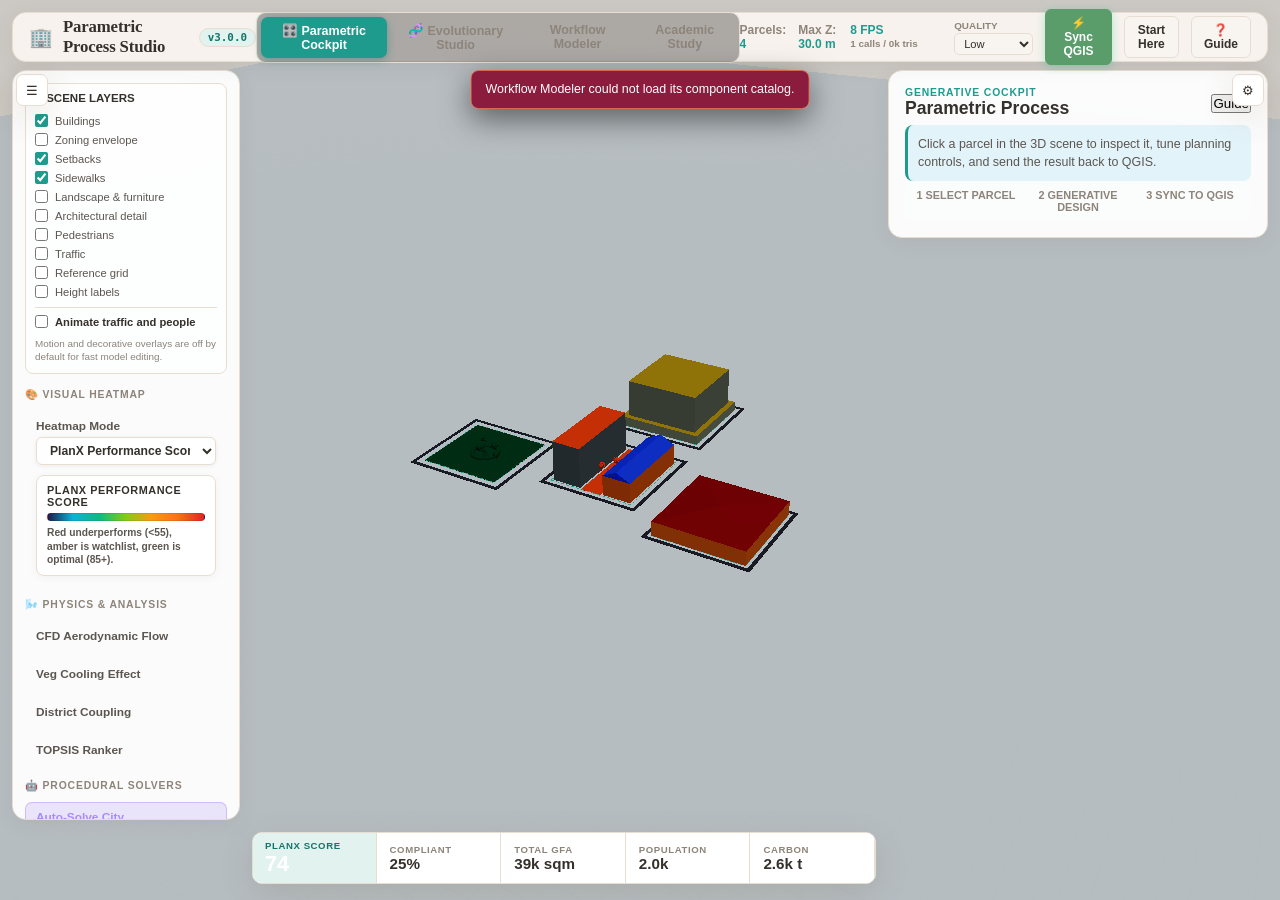
==== commit df74f82c: "Improve large-project performance and guided workflow" ====
--- a/web/src/index.html
+++ b/web/src/index.html
@@ -99,12 +99,13 @@
             <label class="quality-control" title="Viewport render budget">
                 <span>Quality</span>
                 <select id="viewport-quality" aria-label="Viewport quality">
-                    <option value="low">Low</option>
-                    <option value="balanced" selected>Balanced</option>
+                    <option value="low" selected>Low</option>
+                    <option value="balanced">Balanced</option>
                     <option value="high">High</option>
                 </select>
             </label>
             <button id="btn-sync-top" class="nav-btn primary-btn" onclick="document.getElementById('btn-sync')?.click()">⚡ Sync QGIS</button>
+            <button id="btn-onboarding" class="nav-btn" type="button">Start Here</button>
             <button id="btn-guide-top" class="nav-btn" type="button">❓ Guide</button>
         </div>
     </header>
@@ -231,7 +232,26 @@
     </section>
 
     <!-- Left Tool Drawer Palette -->
-    <aside class="hud-bar glass-panel" aria-label="Tool Palette">
+    <button id="btn-toggle-palette" class="panel-toggle palette-toggle" type="button" aria-controls="tool-palette" aria-expanded="true" title="Collapse tool and layer panel">&#9776;</button>
+    <button id="btn-toggle-dock" class="panel-toggle dock-toggle" type="button" aria-controls="control-dock" aria-expanded="true" title="Collapse parameter panel">&#9881;</button>
+    <aside id="tool-palette" class="hud-bar glass-panel" aria-label="Tool Palette">
+        <details class="layer-panel" open>
+            <summary>Scene Layers</summary>
+            <div class="layer-grid">
+                <label><input id="toggle-buildings" type="checkbox" checked> Buildings</label>
+                <label><input id="toggle-zoning" type="checkbox"> Zoning envelope</label>
+                <label><input id="toggle-setbacks" type="checkbox" checked> Setbacks</label>
+                <label><input id="toggle-sidewalks" type="checkbox" checked> Sidewalks</label>
+                <label><input id="toggle-landscape" type="checkbox"> Landscape & furniture</label>
+                <label><input id="toggle-architectural-detail" type="checkbox"> Architectural detail</label>
+                <label><input id="toggle-pedestrians" type="checkbox"> Pedestrians</label>
+                <label><input id="toggle-traffic" type="checkbox"> Traffic</label>
+                <label><input id="toggle-grid" type="checkbox"> Reference grid</label>
+                <label><input id="toggle-height-labels" type="checkbox"> Height labels</label>
+                <label class="motion-master"><input id="toggle-motion" type="checkbox"> Animate traffic and people</label>
+            </div>
+            <small class="layer-note">Motion and decorative overlays are off by default for fast model editing.</small>
+        </details>
         <div class="palette-category">🎨 Visual Heatmap</div>
         <div class="hud-chip heatmap-chip">
             <span class="chip-title">Heatmap Mode</span>
@@ -748,6 +768,18 @@
     <!-- Centered Toast Notifications -->
     <div id="toast-container" class="toast-container" aria-live="polite" aria-atomic="true"></div>
 
+    <section id="onboarding-card" class="onboarding-card hidden" role="dialog" aria-modal="false" aria-labelledby="onboarding-title">
+        <div class="onboarding-progress"><span id="onboarding-progress-fill"></span></div>
+        <p id="onboarding-step-label" class="onboarding-step-label">Step 1 of 6</p>
+        <h2 id="onboarding-title">Start with a site</h2>
+        <p id="onboarding-copy">Load a projected polygon layer in QGIS, then open Parametric Process.</p>
+        <div class="onboarding-actions">
+            <button id="onboarding-back" type="button">Back</button>
+            <button id="onboarding-close" type="button">Close</button>
+            <button id="onboarding-next" class="primary-btn" type="button">Next</button>
+        </div>
+    </section>
+
     <!-- Analytical User Guide Scrim & Panel -->
     <div id="guide-scrim" class="guide-scrim hidden"></div>
     <section id="guide-panel" class="guide-panel hidden" role="dialog" aria-labelledby="guide-title" aria-modal="false">
--- a/web/src/style.css
+++ b/web/src/style.css
@@ -276,6 +276,32 @@
     z-index: 80;
 }
 
+.panel-toggle { position: absolute; top: 74px; z-index: 95; width: 32px; height: 32px; border: 1px solid var(--border-color); border-radius: 7px; background: #fff; color: var(--text-primary); cursor: pointer; box-shadow: var(--shadow-strong); }
+.palette-toggle { left: 16px; }
+.dock-toggle { right: 16px; }
+.layer-panel { border: 1px solid var(--border-color); border-radius: 8px; background: rgba(255,255,255,.62); }
+.layer-panel summary { cursor: pointer; padding: 8px; color: var(--teal-d); font-size: .72rem; font-weight: 900; text-transform: uppercase; }
+.layer-grid { display: grid; gap: 6px; padding: 2px 9px 9px; }
+.layer-grid label { display: flex; align-items: center; gap: 7px; font-size: .7rem; color: var(--text-secondary); }
+.layer-grid input { accent-color: var(--accent); }
+.layer-grid .motion-master { margin-top: 3px; padding-top: 7px; border-top: 1px solid var(--border-color); color: var(--text-primary); font-weight: 800; }
+.layer-note { display: block; padding: 0 9px 9px; color: var(--text-muted); font-size: .62rem; line-height: 1.35; }
+.onboarding-card { position: fixed; left: 50%; bottom: 82px; transform: translateX(-50%); z-index: 1200; width: min(420px, calc(100vw - 28px)); padding: 16px; border: 1px solid var(--accent); border-radius: 12px; background: rgba(255,255,255,.97); color: var(--text-primary); box-shadow: 0 18px 55px rgba(15,23,42,.28); }
+.onboarding-card h2 { margin: 4px 0 7px; font-size: 1.05rem; }
+.onboarding-card p { margin: 0; color: var(--text-secondary); font-size: .78rem; line-height: 1.5; }
+.onboarding-step-label { color: var(--teal-d) !important; font-size: .64rem !important; font-weight: 900; text-transform: uppercase; }
+.onboarding-progress { height: 4px; margin: -4px 0 10px; overflow: hidden; border-radius: 3px; background: #dbe5ea; }
+.onboarding-progress span { display: block; height: 100%; background: var(--accent); transition: width .2s ease; }
+.onboarding-actions { display: flex; justify-content: flex-end; gap: 7px; margin-top: 13px; }
+.onboarding-actions button { padding: 6px 11px; border: 1px solid var(--border-color); border-radius: 6px; cursor: pointer; }
+.onboarding-focus { outline: 3px solid #14b8a6 !important; outline-offset: 3px; animation: onboarding-pulse 1.2s ease-in-out infinite alternate; }
+@keyframes onboarding-pulse { to { outline-color: #f59e0b; } }
+body.palette-collapsed .hud-bar { transform: translateX(calc(-100% - 20px)); pointer-events: none; }
+body.dock-collapsed #control-dock { transform: translateX(calc(100% + 20px)); pointer-events: none; }
+.hud-bar, #control-dock { transition: transform .2s ease, width .2s ease; }
+body.palette-collapsed .city-scorecard { left: 12px; }
+body.dock-collapsed .city-scorecard { right: 12px; }
+
 .palette-category {
     font-size: 0.65rem;
     font-weight: 900;
@@ -728,6 +754,27 @@
 
 #control-dock.wide-dock ~ .city-scorecard {
     right: 684px;
+}
+
+@media (max-width: 1180px) {
+    .brand-title, .brand-icon, .nav-stat:not(.render-telemetry) { display: none; }
+    .top-navbar { height: auto; min-height: 50px; gap: 8px; padding: 5px 10px; }
+    .mode-tabs-container { overflow-x: auto; justify-content: flex-start; }
+    .mode-tab { white-space: nowrap; }
+    #control-dock { width: min(360px, calc(100vw - 90px)); }
+    #control-dock.wide-dock { width: min(660px, calc(100vw - 90px)); }
+    .city-scorecard { left: 12px; right: 12px; bottom: 8px; opacity: .94; }
+}
+
+@media (max-width: 760px) {
+    .top-navbar { align-items: stretch; flex-wrap: wrap; }
+    .mode-tabs-container { order: 3; width: 100%; }
+    .nav-actions { margin-left: auto; gap: 6px; }
+    .render-telemetry { min-width: 75px; }
+    .hud-bar { top: 116px; width: min(228px, calc(100vw - 76px)); max-height: calc(100vh - 190px); }
+    #control-dock { top: 116px; max-height: calc(100vh - 190px); }
+    .panel-toggle { top: 120px; }
+    .city-scorecard { display: grid; grid-template-columns: repeat(5, minmax(82px, 1fr)); overflow-x: auto; }
 }
 
 .scorecell {
